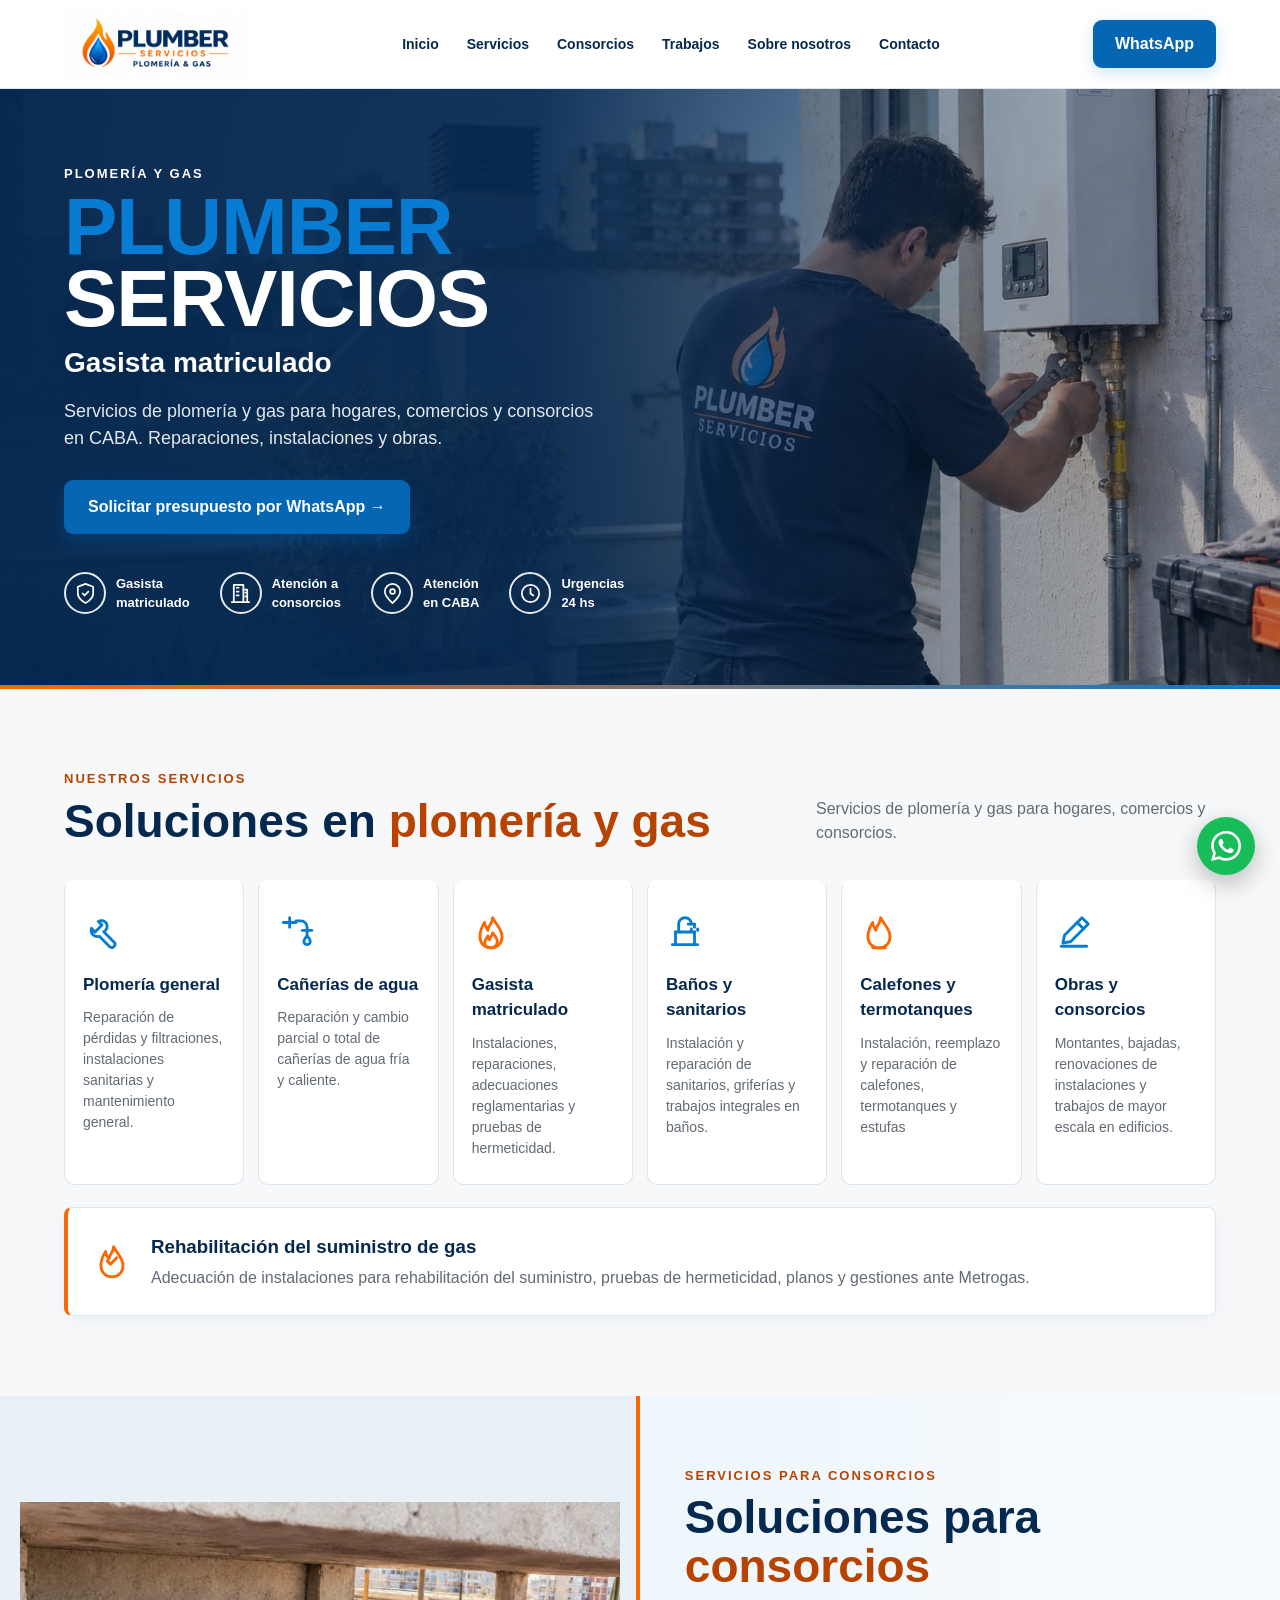
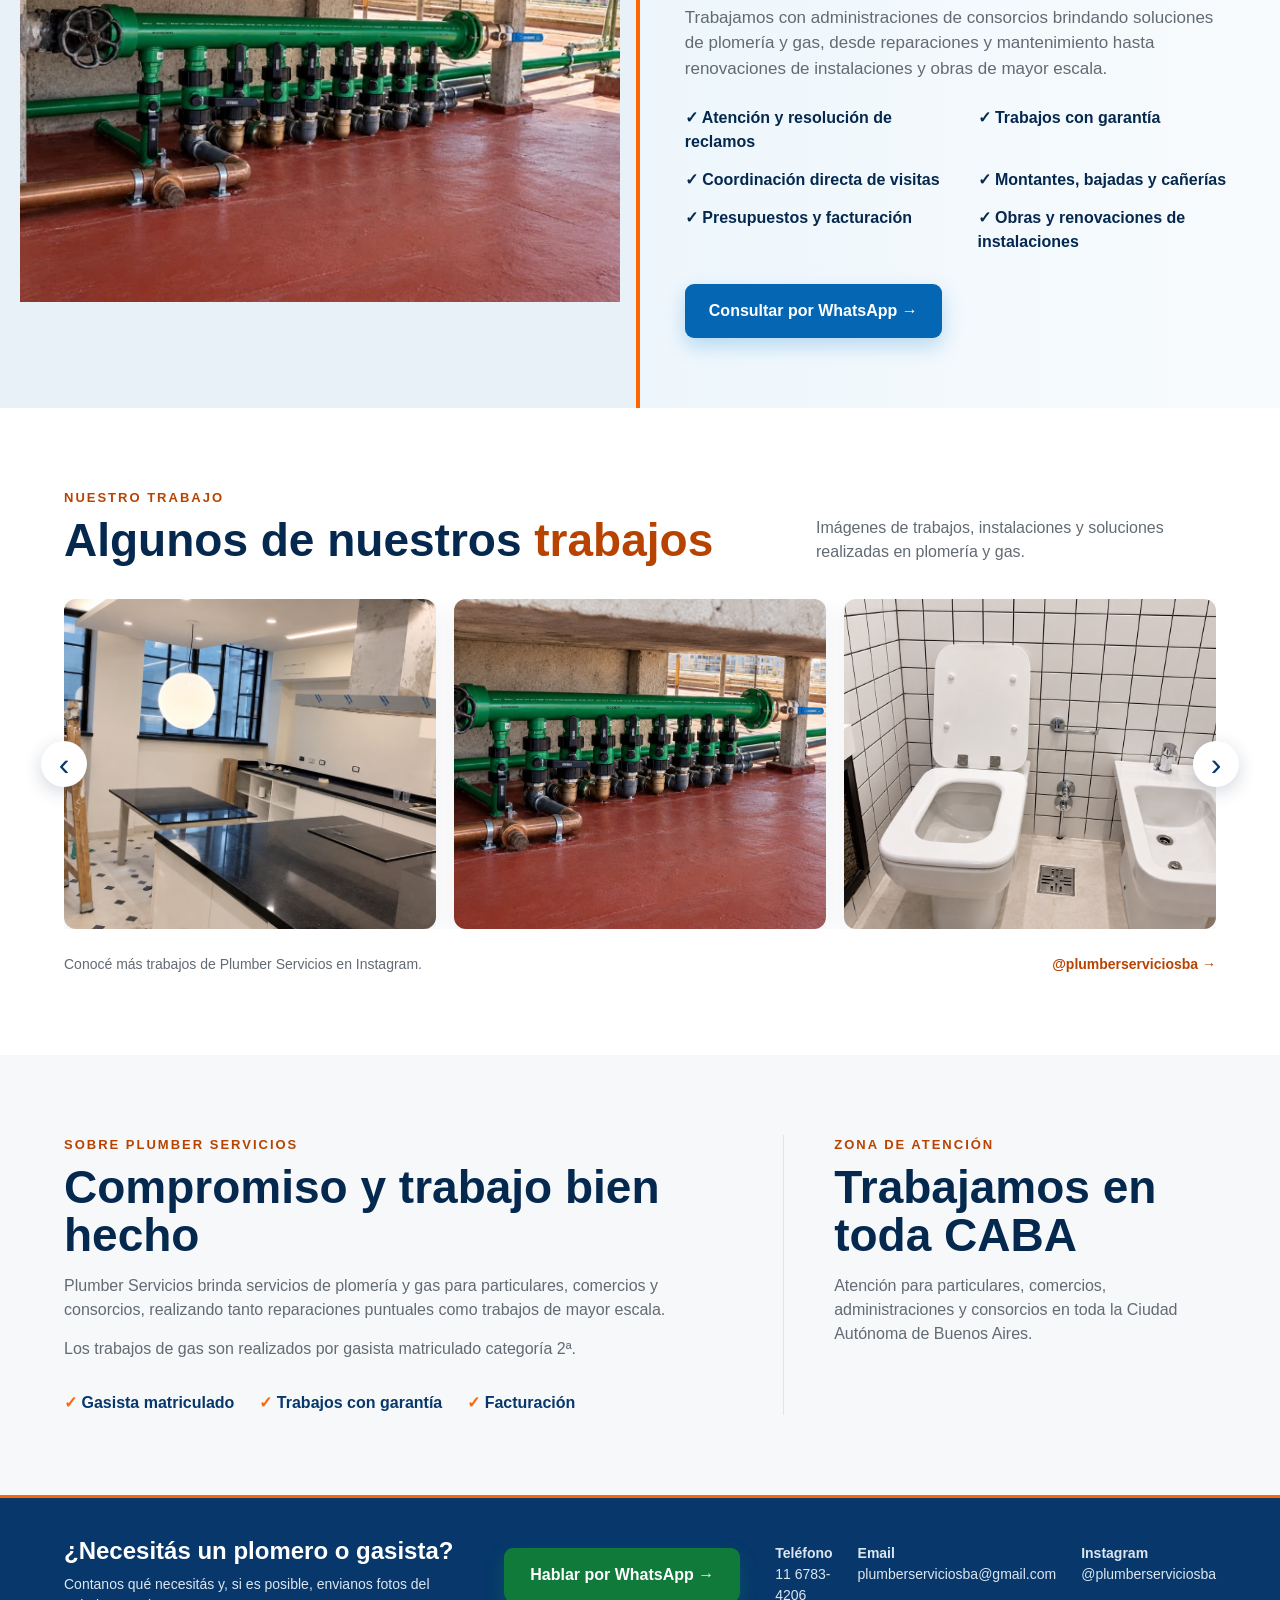
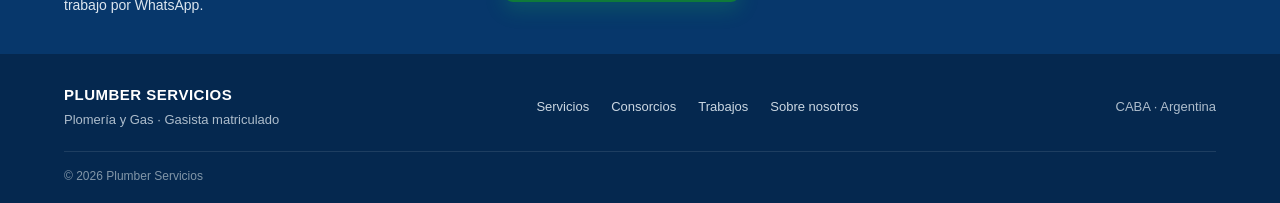
==== index.html @ a5fa1aaa "Agrega landing de reparacion de canerias de agua" ====
<!DOCTYPE html>
<html lang="es">

<head>

    <!-- Google tag (gtag.js) -->
<script async src="https://www.googletagmanager.com/gtag/js?id=G-P6WXD3S7FX"></script>
<script>
    window.dataLayer = window.dataLayer || [];
    function gtag(){dataLayer.push(arguments);}
    gtag('js', new Date());

    gtag('config', 'G-P6WXD3S7FX');
</script>
    <meta charset="UTF-8">
    <meta name="viewport" content="width=device-width, initial-scale=1.0">

    <title>Plumber Servicios | Plomería y Gas en CABA</title>

    <meta
    name="description"
    content="Servicios de plomería y gas en CABA para hogares, comercios y consorcios. Gasista matriculado. Urgencias 24 hs."
>

<link rel="canonical" href="https://plumberservicios.com.ar/">

<link rel="icon" type="image/png" href="/img/favicon.png">

<link
    rel="preload"
    as="image"
    href="/img/hero-plumber.webp"
    type="image/webp"
    fetchpriority="high"
>

<!-- OPEN GRAPH -->
<meta property="og:locale" content="es_AR">
<meta property="og:type" content="website">
<meta property="og:site_name" content="Plumber Servicios">
<meta property="og:title" content="Plumber Servicios | Plomería y Gas en CABA">
<meta property="og:description" content="Servicios de plomería y gas en CABA para hogares, comercios y consorcios. Gasista matriculado. Urgencias 24 hs.">
<meta property="og:url" content="https://plumberservicios.com.ar/">
<meta property="og:image" content="https://plumberservicios.com.ar/img/og-image.png">
<meta property="og:image:alt" content="Plumber Servicios - Plomería y Gas en CABA">

<link rel="stylesheet" href="styles.css">

<script type="application/ld+json">
    {
      "@context": "https://schema.org",
      "@type": "Organization",
      "name": "Plumber Servicios",
      "url": "https://plumberservicios.com.ar/",
      "logo": "https://plumberservicios.com.ar/img/logo-principal.png",
      "description": "Servicios de plomería y gas para hogares, comercios, administraciones y consorcios en CABA. Gasista matriculado.",
      "telephone": "+54 11 6783-4206",
      "email": "plumberserviciosba@gmail.com",
      "areaServed": {
        "@type": "AdministrativeArea",
        "name": "Ciudad Autónoma de Buenos Aires"
      },
      "sameAs": [
        "https://www.instagram.com/plumberserviciosba/"
      ]
    }
    </script>
</head>

<body>

    <!-- =========================
         HEADER
    ========================== -->

    <header class="header">

        <div class="container nav-container">

            <a href="#inicio" class="logo">
                <img
                    src="img/logo-principal.png"
                    alt="Plumber Servicios - Plomería y Gas"
                    class="logo-img"
                >
            </a>

            <nav class="nav" id="nav">
                <a href="#inicio">Inicio</a>
                <a href="#servicios">Servicios</a>
                <a href="#consorcios">Consorcios</a>
                <a href="#trabajos">Trabajos</a>
                <a href="#nosotros">Sobre nosotros</a>
                <a href="#contacto">Contacto</a>
            </nav>

            <a
                href="#"
                class="btn btn-header whatsapp-link"
                target="_blank"
                rel="noopener"
            >
                WhatsApp
            </a>

            <button
                class="menu-toggle"
                id="menuToggle"
                aria-label="Abrir menú"
            >
                ☰
            </button>

        </div>

    </header>


    <main>

        <!-- =========================
             HERO
        ========================== -->

        <section class="hero" id="inicio">

            <div class="hero-overlay"></div>

            <div class="container hero-content">

                <div class="hero-text">

                    <span class="eyebrow">PLOMERÍA Y GAS</span>

                    <h1>
                        <span>PLUMBER</span>
                        SERVICIOS
                    </h1>

                    <h2>Gasista matriculado</h2>

                    <p>
                        Servicios de plomería y gas para hogares,
                        comercios y consorcios en CABA.
                        Reparaciones, instalaciones y obras.
                    </p>

                    <a
                        href="#"
                        class="btn btn-primary whatsapp-link"
                        target="_blank"
                        rel="noopener"
                    >
                        Solicitar presupuesto por WhatsApp →
                    </a>

                    <div class="hero-features">

                        <div class="hero-feature">
                            <span>
                                <svg class="icon-svg" viewBox="0 0 24 24">
                                    <path d="M12 22s8-4 8-10V5l-8-3-8 3v7c0 6 8 10 8 10z"/>
                                    <path d="M9 12l2 2 4-4"/>
                                </svg>
                            </span>
                            <p>Gasista<br>matriculado</p>
                        </div>

                        <div class="hero-feature">
                            <span>
                                <svg class="icon-svg" viewBox="0 0 24 24">
                                    <path d="M5 21V3h10v18"/>
                                    <path d="M15 8h4v13"/>
                                    <path d="M3 21h18"/>
                                    <path d="M8 6h2"/>
                                    <path d="M8 10h2"/>
                                    <path d="M8 14h2"/>
                                    <path d="M17 11h1"/>
                                    <path d="M17 15h1"/>
                                </svg>
                            </span>
                            <p>Atención a<br>consorcios</p>
                        </div>

                        <div class="hero-feature">
                            <span>
                                <svg class="icon-svg" viewBox="0 0 24 24">
                                    <path d="M20 10c0 5-8 12-8 12S4 15 4 10a8 8 0 1 1 16 0z"/>
                                    <circle cx="12" cy="10" r="2.5"/>
                                </svg>
                            </span>
                            <p>Atención<br>en CABA</p>
                        </div>

                        <div class="hero-feature">
                            <span>
                                <svg class="icon-svg" viewBox="0 0 24 24">
                                    <circle cx="12" cy="12" r="9"/>
                                    <path d="M12 7v5l3 2"/>
                                </svg>
                            </span>
                            <p>Urgencias<br>24 hs</p>
                        </div>

                    </div>

                </div>

            </div>

        </section>


        <!-- =========================
             SERVICIOS
        ========================== -->

        <section class="section services" id="servicios">

            <div class="container">

                <div class="section-heading">

                    <div>
                        <span class="eyebrow blue">
                            NUESTROS SERVICIOS
                        </span>

                        <h2>
                            Soluciones en
                            <span>plomería y gas</span>
                        </h2>
                    </div>

                    <p>
                        Servicios de plomería y gas para hogares,
                        comercios y consorcios.
                    </p>

                </div>


                <div class="services-grid">

                    <!-- PLOMERÍA -->

<a class="service-card service-card-link" href="/plomeria/">

    <div class="service-icon">
        <svg class="icon-svg" viewBox="0 0 24 24">
            <path d="M14.7 6.3a4 4 0 0 0-5-1L12 7.6 7.6 12 5.3 9.7a4 4 0 0 0 5 5L17 21.4a2 2 0 0 0 2.8-2.8l-6.7-6.7a4 4 0 0 0 1.6-5.6z"/>
        </svg>
    </div>

    <h3>Plomería general</h3>

    <p>
        Reparación de pérdidas y filtraciones,
        instalaciones sanitarias y mantenimiento general.
    </p>

</a>

                    <!-- CAÑERÍAS -->

                    <a class="service-card service-card-link" href="/reparacion-canerias-agua/">

                        <div class="service-icon">
                            <svg class="icon-svg" viewBox="0 0 24 24">
                                <path d="M4 6h8"/>
                                <path d="M8 3v6"/>
                                <path d="M12 5h3a4 4 0 0 1 4 4v2"/>
                                <path d="M16 11h6"/>
                                <path d="M19 11v4"/>
                                <path d="M17 18c0-1.5 2-3.5 2-3.5s2 2 2 3.5a2 2 0 1 1-4 0z"/>
                            </svg>
                        </div>

                        <h3>Cañerías de agua</h3>

                        <p>
                            Reparación y cambio parcial o total de cañerías de agua fría y caliente.
                        </p>

                    </a>

                    <!-- GAS -->

<a class="service-card service-card-link" href="/gasista-matriculado/">

    <div class="service-icon">
        <svg class="icon-svg orange" viewBox="0 0 24 24">
            <path d="M12 22c4 0 7-3 7-7 0-5-4-8-6-12 0 4-3 5-3 8-1-2-2-3-2-5-2 3-3 6-3 9 0 4 3 7 7 7z"/>
            <path d="M12 22c2 0 4-1.5 4-4 0-2-1.5-3.5-3-5.5 0 2-2 3-2 4.5-.5-1-1-1.5-1-2.5-1 1.5-2 3-2 4.5 0 2 2 3 4 3z"/>
        </svg>
    </div>

    <h3>Gasista matriculado</h3>

    <p>
        Instalaciones, reparaciones, adecuaciones
        reglamentarias y pruebas de hermeticidad.
    </p>

</a>


                    <!-- BAÑOS -->

                    <article class="service-card">

                        <div class="service-icon">
                            <svg class="icon-svg" viewBox="0 0 24 24">
                                <path d="M4 20h16"/>
                                <path d="M6 20v-8"/>
                                <path d="M18 20v-8"/>
                                <path d="M6 12h12"/>
                                <path d="M8 12V7a4 4 0 0 1 8 0"/>
                                <path d="M14 7h4"/>
                                <path d="M18 7v2"/>
                                <path d="M16 10v1"/>
                                <path d="M20 10v1"/>
                            </svg>
                        </div>

                        <h3>Baños y sanitarios</h3>

                        <p>
                            Instalación y reparación de sanitarios,
                            griferías y trabajos integrales en baños.
                        </p>

                    </article>


                    <!-- CALEFONES -->

                    <article class="service-card">

                        <div class="service-icon">
                            <svg class="icon-svg orange" viewBox="0 0 24 24">
                                <path d="M12 22c4 0 7-3 7-7 0-5-4-8-6-12 0 4-3 5-3 8-1-2-2-3-2-5-2 3-3 6-3 9 0 4 3 7 7 7z"/>
                                <path d="M8 22h8"/>
                            </svg>
                        </div>

                        <h3>Calefones y termotanques</h3>

                        <p>
                            Instalación, reemplazo y reparación de
                            calefones, termotanques y estufas
                        </p>

                    </article>


                    <!-- OBRAS -->

                    <article class="service-card">

                        <div class="service-icon">
                            <svg class="icon-svg" viewBox="0 0 24 24">
                                <path d="M14 6l4 4"/>
                                <path d="M17 3l4 4-11 11-5 1 1-5z"/>
                                <path d="M4 21h16"/>
                            </svg>
                        </div>

                        <h3>Obras y consorcios</h3>

                        <p>
                            Montantes, bajadas, renovaciones de instalaciones
                            y trabajos de mayor escala en edificios.
                        </p>

                    </article>

                </div>


                <!-- REHABILITACIÓN GAS -->

                <div class="gas-extra">

                    <div class="gas-icon">

                        <svg class="icon-svg orange" viewBox="0 0 24 24">
                            <path d="M12 22c4 0 7-3 7-7 0-5-4-8-6-12 0 4-3 5-3 8-1-2-2-3-2-5-2 3-3 6-3 9 0 4 3 7 7 7z"/>
                            <path d="M9 12l2 2 4-4"/>
                        </svg>

                    </div>

                    <div>

                        <h3>
                            Rehabilitación del suministro de gas
                        </h3>

                        <p>
                            Adecuación de instalaciones para rehabilitación
                            del suministro, pruebas de hermeticidad, planos
                            y gestiones ante Metrogas.
                        </p>

                    </div>

                </div>

            </div>

        </section>


        <!-- =========================
             CONSORCIOS
        ========================== -->

        <section class="consorcios" id="consorcios">

            <div class="consorcios-image">
                <picture>
                    <source
                        type="image/webp"
                        srcset="
                            img/consorcios-plumber-640.webp 640w,
                            img/consorcios-plumber-1200.webp 1200w
                        "
                        sizes="(max-width: 768px) 100vw, 50vw"
                    >
            
                    <img
                        src="img/consorcios-plumber.jpg"
                        alt=""
                        width="1536"
                        height="1024"
                        loading="lazy"
                        decoding="async"
                    >
                </picture>
            </div>

            <div class="consorcios-content">

                <span class="eyebrow blue">
                    SERVICIOS PARA CONSORCIOS
                </span>

                <h2>
                    Soluciones para
                    <span>consorcios</span>
                </h2>

                <p class="consorcios-description">
                    Trabajamos con administraciones de consorcios brindando
                    soluciones de plomería y gas, desde reparaciones y
                    mantenimiento hasta renovaciones de instalaciones
                    y obras de mayor escala.
                </p>

                <div class="check-grid">

                    <div>✓ Atención y resolución de reclamos</div>
                    <div>✓ Trabajos con garantía</div>

                    <div>✓ Coordinación directa de visitas</div>
                    <div>✓ Montantes, bajadas y cañerías</div>

                    <div>✓ Presupuestos y facturación</div>
                    <div>✓ Obras y renovaciones de instalaciones</div>

                </div>

                <a
                    href="#"
                    class="btn btn-primary whatsapp-link"
                    target="_blank"
                    rel="noopener"
                >
                    Consultar por WhatsApp →
                </a>

            </div>

        </section>


        <!-- =========================
     GALERÍA
========================== -->

<section class="section gallery" id="trabajos">

    <div class="container">

        <div class="section-heading gallery-heading">

            <div>
                <span class="eyebrow blue">
                    NUESTRO TRABAJO
                </span>

                <h2>
                    Algunos de nuestros
                    <span>trabajos</span>
                </h2>
            </div>

            <p>
                Imágenes de trabajos, instalaciones y soluciones
                realizadas en plomería y gas.
            </p>

        </div>


        <div class="gallery-carousel">

            <button
                class="gallery-arrow gallery-prev"
                type="button"
                aria-label="Foto anterior"
            >
                ‹
            </button>


            <div class="gallery-viewport">

                <div class="gallery-track">

                    <div class="gallery-slide">
                        <img
                            src="img/trabajo-01.jpg"
                            alt="Trabajo realizado por Plumber Servicios"
                            width="1200"
                            height="675"
                            loading="lazy"
                            decoding="async"
                        >
                    </div>
                    
                    <div class="gallery-slide">
                        <img
                            src="img/trabajo-02.jpg"
                            alt="Instalación realizada por Plumber Servicios"
                            width="1200"
                            height="800"
                            loading="lazy"
                            decoding="async"
                        >
                    </div>
                    
                    <div class="gallery-slide">
                        <img
                            src="img/trabajo-03.jpg"
                            alt="Trabajo de plomería realizado por Plumber Servicios"
                            width="1200"
                            height="900"
                            loading="lazy"
                            decoding="async"
                        >
                    </div>
                    
                    <div class="gallery-slide">
                        <img
                            src="img/trabajo-04.jpg"
                            alt="Trabajo de gas realizado por Plumber Servicios"
                            width="900"
                            height="1200"
                            loading="lazy"
                            decoding="async"
                        >
                    </div>
                    
                    <div class="gallery-slide">
                        <img
                            src="img/trabajo-05.jpg"
                            alt="Instalación de Plumber Servicios"
                            width="900"
                            height="1200"
                            loading="lazy"
                            decoding="async"
                        >
                    </div>
                    
                    <div class="gallery-slide">
                        <img
                            src="img/trabajo-06.jpg"
                            alt="Trabajo realizado por Plumber Servicios"
                            width="1200"
                            height="900"
                            loading="lazy"
                            decoding="async"
                        >
                    </div>
                    
                    <div class="gallery-slide">
                        <img
                            src="img/trabajo-07.jpg"
                            alt="Trabajo realizado por Plumber Servicios"
                            width="900"
                            height="1200"
                            loading="lazy"
                            decoding="async"
                        >
                    </div>
                    
                    <div class="gallery-slide">
                        <img
                            src="img/trabajo-08.jpg"
                            alt="Trabajo realizado por Plumber Servicios"
                            width="675"
                            height="1200"
                            loading="lazy"
                            decoding="async"
                        >
                    </div>
                    
                    <div class="gallery-slide">
                        <img
                            src="img/trabajo-09.jpg"
                            alt="Trabajo realizado por Plumber Servicios"
                            width="903"
                            height="1200"
                            loading="lazy"
                            decoding="async"
                        >
                    </div>

                </div>

            </div>


            <button
                class="gallery-arrow gallery-next"
                type="button"
                aria-label="Foto siguiente"
            >
                ›
            </button>

        </div>


        <div class="gallery-footer">

            <p>
                Conocé más trabajos de Plumber Servicios en Instagram.
            </p>

            <a
                href="https://www.instagram.com/plumberserviciosba/"
                class="gallery-instagram"
                target="_blank"
                rel="noopener"
            >
                @plumberserviciosba →
            </a>

        </div>

    </div>

</section>


        <!-- =========================
             NOSOTROS
        ========================== -->

        <section class="section about" id="nosotros">

            <div class="container about-grid">

                <div>

                    <span class="eyebrow blue">
                        SOBRE PLUMBER SERVICIOS
                    </span>

                    <h2>
                        Compromiso y trabajo bien hecho
                    </h2>

                    <p>
                        Plumber Servicios brinda servicios de plomería
                        y gas para particulares, comercios y consorcios,
                        realizando tanto reparaciones puntuales como
                        trabajos de mayor escala.
                    </p>

                    <p>
                        Los trabajos de gas son realizados por
                        gasista matriculado categoría 2ª.
                    </p>

                    <div class="about-features">

                        <span>✓ Gasista matriculado</span>
                        <span>✓ Trabajos con garantía</span>
                        <span>✓ Facturación</span>

                    </div>

                </div>


                <div class="service-area">

                    <span class="eyebrow blue">
                        ZONA DE ATENCIÓN
                    </span>
                
                    <h2>Trabajamos en toda CABA</h2>
                
                    <p>
                        Atención para particulares, comercios, administraciones
                        y consorcios en toda la Ciudad Autónoma de Buenos Aires.
                    </p>
                
                </div>

            </div>

        </section>


        <!-- =========================
             CONTACTO
        ========================== -->

        <section class="contact" id="contacto">

            <div class="container contact-grid">

                <div>

                    <h2>
                        ¿Necesitás un plomero o gasista?
                    </h2>

                    <p>
                        Contanos qué necesitás y, si es posible,
                        envianos fotos del trabajo por WhatsApp.
                    </p>

                </div>


                <div>

                    <a
                        href="#"
                        class="btn btn-whatsapp whatsapp-link"
                        target="_blank"
                        rel="noopener"
                    >
                        Hablar por WhatsApp →
                    </a>

                </div>


                <div class="contact-data">

                    <p>
                        <strong>Teléfono</strong><br>
                        <a href="tel:+541167834206">
                            11 6783-4206
                        </a>
                    </p>
                
                    <p>
                        <strong>Email</strong><br>
                        <a href="mailto:plumberserviciosba@gmail.com">
                            plumberserviciosba@gmail.com
                        </a>
                    </p>
                
                    <p>
                        <strong>Instagram</strong><br>
                        <a
                            href="https://www.instagram.com/plumberserviciosba/"
                            target="_blank"
                            rel="noopener"
                        >
                            @plumberserviciosba
                        </a>
                    </p>
                
                </div>

            </div>

        </section>

    </main>


    <!-- =========================
         FOOTER
    ========================== -->

    <footer class="footer">

        <div class="container footer-content">
    
            <div class="footer-brand">
                <strong>PLUMBER SERVICIOS</strong>
                <span>Plomería y Gas · Gasista matriculado</span>
            </div>
    
            <div class="footer-links">
                <a href="#servicios">Servicios</a>
                <a href="#consorcios">Consorcios</a>
                <a href="#trabajos">Trabajos</a>
                <a href="#nosotros">Sobre nosotros</a>
            </div>
    
            <div class="footer-location">
                CABA · Argentina
            </div>
    
        </div>
    
        <div class="container footer-bottom">
            <p>
                © 2026 Plumber Servicios
            </p>
        </div>
    
    </footer>


    <!-- BOTÓN FLOTANTE WHATSAPP -->

    <a
    href="#"
    class="floating-whatsapp whatsapp-link"
    target="_blank"
    rel="noopener"
    aria-label="Contactar por WhatsApp"
>
    <svg
        class="whatsapp-icon"
        viewBox="0 0 24 24"
        aria-hidden="true"
    >
        <path d="M20.52 3.48A11.8 11.8 0 0 0 12.08 0C5.5 0 .15 5.35.15 11.93c0 2.1.55 4.15 1.6 5.95L.05 24l6.27-1.64a11.9 11.9 0 0 0 5.75 1.47h.01C18.65 23.83 24 18.48 24 11.9c0-3.18-1.24-6.17-3.48-8.42ZM12.08 21.8h-.01a9.86 9.86 0 0 1-5.03-1.38l-.36-.21-3.72.98.99-3.63-.23-.37a9.87 9.87 0 0 1-1.52-5.26c0-5.45 4.43-9.88 9.89-9.88a9.82 9.82 0 0 1 6.99 2.9 9.82 9.82 0 0 1 2.89 6.98c-.01 5.44-4.44 9.87-9.89 9.87Zm5.42-7.4c-.3-.15-1.76-.87-2.03-.97-.27-.1-.47-.15-.67.15-.2.3-.77.97-.94 1.17-.17.2-.35.22-.64.07-.3-.15-1.25-.46-2.38-1.47a8.92 8.92 0 0 1-1.65-2.05c-.17-.3-.02-.46.13-.61.13-.13.3-.35.44-.52.15-.17.2-.3.3-.5.1-.2.05-.37-.02-.52-.08-.15-.67-1.61-.92-2.2-.24-.58-.49-.5-.67-.51h-.57c-.2 0-.52.07-.79.37-.27.3-1.04 1.02-1.04 2.48s1.07 2.88 1.21 3.08c.15.2 2.1 3.2 5.08 4.49.71.3 1.26.49 1.7.63.71.23 1.36.2 1.87.12.57-.09 1.76-.72 2.01-1.41.25-.7.25-1.3.17-1.42-.07-.13-.27-.2-.57-.35Z"/>
    </svg>
</a>


    <script src="script.js"></script>

</body>

</html>
---- styles.css ----
/* =====================================================
   PLUMBER SERVICIOS
   ESTILOS GENERALES
===================================================== */

:root {
    --navy: #07376b;
    --navy-dark: #05284f;
    --navy-light: #164d80;

    --blue: #087bd3;
    --blue-dark: #0566b3;
    --blue-light: #eaf5fd;

    --orange: #ff6500;
    --orange-dark: #e95700;

    --white: #ffffff;

    --gray-bg: #f6f8fa;
    --gray-border: #dfe5eb;
    --gray-text: #626a73;

    --green: #18bd59;

    --shadow: 0 10px 30px rgba(5, 40, 79, 0.10);
}


/* =====================================================
   RESET
===================================================== */

* {
    margin: 0;
    padding: 0;
    box-sizing: border-box;
}

html {
    scroll-behavior: smooth;
}

body {
    font-family:
        Inter,
        -apple-system,
        BlinkMacSystemFont,
        "Segoe UI",
        Arial,
        sans-serif;

    color: var(--navy-dark);
    background: var(--white);
    line-height: 1.5;
}

img {
    max-width: 100%;
    display: block;
}

a {
    text-decoration: none;
    color: inherit;
}

button {
    font: inherit;
}

.container {
    width: min(1180px, 90%);
    margin: 0 auto;
}


/* =====================================================
   HEADER
===================================================== */

.header {
    position: sticky;
    top: 0;
    z-index: 1000;

    background: rgba(255, 255, 255, 0.97);
    border-bottom: 1px solid var(--gray-border);

    backdrop-filter: blur(10px);

    transition: box-shadow 0.25s ease;
}

.header.scrolled {
    box-shadow: 0 5px 20px rgba(5, 40, 79, 0.08);
}

.nav-container {
    height: 88px;

    display: flex;
    align-items: center;
    justify-content: space-between;

    gap: 25px;
}


/* =====================================================
   LOGO
===================================================== */

.logo {
    display: flex;
    align-items: center;

    height: 80px;

    flex-shrink: 0;
}

.logo-img {
    width: 185px;
    height: 76px;

    object-fit: contain;
    object-position: left center;
}


/* =====================================================
   NAVEGACIÓN
===================================================== */

.nav {
    display: flex;
    align-items: center;

    gap: 28px;

    font-size: 14px;
    font-weight: 600;
}

.nav a {
    position: relative;

    padding: 8px 0;

    transition: color 0.2s ease;
}

.nav a:hover {
    color: var(--orange);
}

.nav a::after {
    content: "";

    position: absolute;

    left: 0;
    bottom: 0;

    width: 0;
    height: 2px;

    background: var(--orange);

    transition: width 0.2s ease;
}

.nav a:hover::after {
    width: 100%;
}


/* =====================================================
   BOTONES
===================================================== */

.btn {
    display: inline-flex;
    align-items: center;
    justify-content: center;

    border-radius: 9px;

    font-weight: 700;

    transition:
        transform 0.2s ease,
        background 0.2s ease,
        box-shadow 0.2s ease;
}

.btn:hover {
    transform: translateY(-2px);
}

.btn-header {
    padding: 12px 22px;

    color: var(--white);
    background: var(--blue);

    box-shadow: 0 5px 15px rgba(8, 123, 211, 0.20);
}

.btn-header:hover {
    background: var(--blue-dark);
}

.btn-primary {
    padding: 15px 24px;

    color: var(--white);
    background: var(--blue);

    box-shadow: 0 8px 20px rgba(8, 123, 211, 0.25);
}

.btn-primary:hover {
    background: var(--blue-dark);
}

.btn-whatsapp {
    padding: 15px 26px;

    color: var(--white);
    background: var(--green);

    box-shadow: 0 8px 20px rgba(24, 189, 89, 0.20);
}


/* =====================================================
   MENÚ MOBILE
===================================================== */

.menu-toggle {
    display: none;

    border: 0;
    background: transparent;

    color: var(--navy);

    font-size: 28px;

    cursor: pointer;
}


/* =====================================================
   HERO
===================================================== */

.hero {
    position: relative;

    min-height: 600px;

    display: flex;
    align-items: center;

    background-image:
    linear-gradient(
        90deg,
        rgba(5, 40, 79, 0.98) 0%,
        rgba(5, 40, 79, 0.93) 42%,
        rgba(5, 40, 79, 0.48) 72%,
        rgba(5, 40, 79, 0.25) 100%
    ),
    url("img/hero-plumber.jpg");

background-image:
    linear-gradient(
        90deg,
        rgba(5, 40, 79, 0.98) 0%,
        rgba(5, 40, 79, 0.93) 42%,
        rgba(5, 40, 79, 0.48) 72%,
        rgba(5, 40, 79, 0.25) 100%
    ),
    image-set(
        url("img/hero-plumber.webp") type("image/webp"),
        url("img/hero-plumber.jpg") type("image/jpeg")
    );

    background-size: cover;
    background-position: center center;
    background-repeat: no-repeat;
}

.hero::after {
    content: "";

    position: absolute;

    left: 0;
    bottom: 0;

    width: 100%;
    height: 4px;

    background: linear-gradient(
        90deg,
        var(--orange),
        var(--blue)
    );
}

.hero-content {
    position: relative;
    z-index: 2;
}

.hero-text {
    max-width: 620px;

    color: var(--white);
}


/* =====================================================
   TEXTOS DESTACADOS
===================================================== */

.eyebrow {
    display: block;

    margin-bottom: 8px;

    font-size: 13px;
    font-weight: 800;
    letter-spacing: 2px;
}

.eyebrow.blue {
    color: var(--orange);
}


/* =====================================================
   HERO - TÍTULOS
===================================================== */

.hero h1 {
    margin-bottom: 7px;

    color: var(--white);

    font-size: clamp(50px, 7vw, 80px);
    font-weight: 800;
    line-height: 0.9;

    letter-spacing: -1px;
}

.hero h1 span {
    display: block;

    color: var(--blue);
}

.hero h2 {
    margin-bottom: 14px;

    color: var(--white);

    font-size: 28px;
}

.hero-text > p {
    max-width: 540px;

    margin-bottom: 28px;

    color: #e1e8ef;

    font-size: 18px;
}


/* =====================================================
   HERO - CARACTERÍSTICAS
===================================================== */

.hero-features {
    margin-top: 38px;

    display: flex;
    flex-wrap: wrap;

    gap: 30px;
}

.hero-feature {
    display: flex;
    align-items: center;

    gap: 10px;
}

.hero-feature > span {
    width: 42px;
    height: 42px;

    display: grid;
    place-items: center;

    color: var(--white);

    border: 2px solid rgba(255, 255, 255, 0.90);
    border-radius: 50%;
}

.hero-feature p {
    color: var(--white);

    font-size: 13px;
    font-weight: 700;
}


/* =====================================================
   ICONOS SVG
===================================================== */

.icon-svg {
    width: 38px;
    height: 38px;

    fill: none;

    stroke: var(--blue);
    stroke-width: 1.8;
    stroke-linecap: round;
    stroke-linejoin: round;
}

.icon-svg.orange {
    stroke: var(--orange);
}

.service-icon {
    height: 48px;

    margin-bottom: 16px;

    display: flex;
    align-items: center;
}

.hero-feature .icon-svg {
    width: 23px;
    height: 23px;

    stroke: var(--white);
}


/* =====================================================
   SECCIONES GENERALES
===================================================== */

.section {
    padding: 80px 0;
}

.section-heading {
    margin-bottom: 35px;

    display: flex;
    justify-content: space-between;
    align-items: flex-end;

    gap: 30px;
}

.section-heading h2,
.about h2,
.consorcios h2 {
    color: var(--navy-dark);

    font-size: clamp(32px, 4vw, 46px);
    line-height: 1.05;
}

.section-heading h2 span,
.consorcios h2 span {
    color: var(--orange);
}

.section-heading > p {
    max-width: 400px;

    color: var(--gray-text);
}


/* =====================================================
   SERVICIOS
===================================================== */

.services {
    background: var(--gray-bg);
}

.services-grid {
    display: grid;

    grid-template-columns: repeat(6, 1fr);

    gap: 14px;
}

.service-card {
    min-height: 230px;

    padding: 25px 18px;

    background: var(--white);

    border: 1px solid var(--gray-border);
    border-top: 3px solid transparent;
    border-radius: 10px;

    transition:
        transform 0.2s ease,
        box-shadow 0.2s ease,
        border-color 0.2s ease;
}

.service-card-link {
    display: block;
    color: inherit;
    text-decoration: none;
}

.service-card-link:focus-visible {
    outline: 2px solid var(--orange);
    outline-offset: 3px;
}


.service-card:hover {
    transform: translateY(-5px);

    border-top-color: var(--orange);

    box-shadow: var(--shadow);
}

.service-card h3 {
    margin-bottom: 10px;

    color: var(--navy-dark);

    font-size: 17px;
}

.service-card p {
    color: var(--gray-text);

    font-size: 14px;
}


/* =====================================================
   REHABILITACIÓN DE GAS
===================================================== */

.gas-extra {
    margin-top: 22px;

    padding: 25px;

    display: flex;
    align-items: center;

    gap: 20px;

    background: var(--white);

    border: 1px solid var(--gray-border);
    border-left: 4px solid var(--orange);
    border-radius: 8px;

    box-shadow: 0 5px 20px rgba(5, 40, 79, 0.04);
}

.gas-icon {
    display: flex;
    align-items: center;
    justify-content: center;

    flex-shrink: 0;
}

.gas-extra h3 {
    margin-bottom: 5px;

    color: var(--navy-dark);
}

.gas-extra p {
    color: var(--gray-text);
}


/* =====================================================
   CONSORCIOS
===================================================== */

.consorcios {
    min-height: 480px;

    display: grid;
    grid-template-columns: 50% 50%;

    background: linear-gradient(
        90deg,
        #e3f2fc,
        #f8fbfd
    );
}


.consorcios-image {
    position: relative;

    min-height: 480px;

    background-color: #e8f1f7;

    overflow: hidden;
}

.consorcios-image picture {
    position: absolute;
    inset: 20px;
    display: block;
}

.consorcios-image img {
    width: 100%;
    height: 100%;
    object-fit: contain;
    display: block;
}

.consorcios-image::after {
    content: "";

    position: absolute;

    top: 0;
    right: 0;

    width: 4px;
    height: 100%;

    background: var(--orange);
}

.consorcios-content {
    max-width: 720px;

    padding: 70px 7%;
}

.consorcios-description {
    max-width: 650px;

    margin: 15px 0 25px;

    color: var(--gray-text);

    font-size: 17px;
}


/* =====================================================
   CHECKS
===================================================== */

.check-grid {
    margin-bottom: 30px;

    display: grid;
    grid-template-columns: 1fr 1fr;

    gap: 14px 35px;

    color: var(--navy-dark);

    font-weight: 600;
}

/* =====================================================
   GALERÍA
===================================================== */

.gallery {
    background: var(--white);
}

.gallery-carousel {
    position: relative;
}

.gallery-viewport {
    overflow: hidden;
}

.gallery-track {
    display: flex;

    gap: 18px;

    transition: transform 0.4s ease;
}

.gallery-slide {
    min-width: calc((100% - 36px) / 3);

    overflow: hidden;

    border-radius: 12px;

    background: var(--gray-bg);

    box-shadow: 0 6px 20px rgba(5, 40, 79, 0.08);
}

.gallery-slide img {
    width: 100%;
    height: 330px;

    display: block;

    object-fit: cover;

    transition: transform 0.35s ease;
}

.gallery-slide:hover img {
    transform: scale(1.03);
}


/* FLECHAS */

.gallery-arrow {
    position: absolute;
    top: 50%;

    z-index: 5;

    width: 46px;
    height: 46px;

    display: grid;
    place-items: center;

    transform: translateY(-50%);

    border: 0;
    border-radius: 50%;

    color: var(--navy);
    background: var(--white);

    box-shadow: 0 5px 18px rgba(5, 40, 79, 0.18);

    font-size: 32px;
    line-height: 1;

    cursor: pointer;

    transition:
        transform 0.2s ease,
        color 0.2s ease;
}

.gallery-arrow:hover {
    color: var(--orange);

    transform:
        translateY(-50%)
        scale(1.07);
}

.gallery-prev {
    left: -23px;
}

.gallery-next {
    right: -23px;
}


/* PIE DE GALERÍA */

.gallery-footer {
    margin-top: 25px;

    display: flex;
    align-items: center;
    justify-content: space-between;

    gap: 25px;
}

.gallery-footer p {
    color: var(--gray-text);

    font-size: 14px;
}

.gallery-instagram {
    color: var(--orange);

    font-size: 14px;
    font-weight: 800;

    transition: color 0.2s ease;
}

.gallery-instagram:hover {
    color: var(--orange-dark);
}



/* =====================================================
   SOBRE NOSOTROS
===================================================== */

.about {
    background: var(--gray-bg);
}

.about-grid {
    display: grid;

    grid-template-columns: 1.2fr 0.8fr;

    gap: 70px;
}

.about p,
.service-area p {
    max-width: 650px;

    margin-top: 15px;

    color: var(--gray-text);
}

.about-features {
    margin-top: 30px;

    display: flex;
    flex-wrap: wrap;

    gap: 25px;

    color: var(--navy);

    font-weight: 700;
}

.about-features span::first-letter {
    color: var(--orange);
}


/* =====================================================
   ZONA DE ATENCIÓN
===================================================== */

.service-area {
    padding-left: 50px;
    border-left: 1px solid var(--gray-border);
}

.service-area p {
    max-width: 520px;
}



/* =====================================================
   CONTACTO
===================================================== */

.contact {
    position: relative;

    padding: 38px 0;

    color: var(--white);
    background: var(--navy);
}

.contact::before {
    content: "";

    position: absolute;

    top: 0;
    left: 0;

    width: 100%;
    height: 3px;

    background: var(--orange);
}

.contact-grid {
    display: grid;

    grid-template-columns: 1.2fr auto 1fr;

    align-items: center;

    gap: 35px;
}

.contact h2 {
    margin-bottom: 5px;

    color: var(--white);

    font-size: 24px;
}

.contact p {
    color: #dce6ef;

    font-size: 14px;
}

.contact-data {
    display: flex;
    justify-content: flex-end;

    gap: 25px;
}

.contact-data a {
    transition: color 0.2s ease;
}

.contact-data a:hover {
    color: var(--orange);
}


/* =====================================================
   FOOTER
===================================================== */

.footer {
    padding: 30px 0 18px;

    color: #cbd7e2;
    background: var(--navy-dark);

    font-size: 13px;
}

.footer-content {
    display: flex;
    align-items: center;
    justify-content: space-between;

    gap: 30px;
}

.footer-brand {
    display: flex;
    flex-direction: column;

    gap: 3px;
}

.footer-brand strong {
    color: var(--white);

    font-size: 15px;
    letter-spacing: 0.5px;
}

.footer-brand span {
    color: #aebdcc;
}

.footer-links {
    display: flex;

    gap: 22px;
}

.footer-links a {
    transition: color 0.2s ease;
}

.footer-links a:hover {
    color: var(--orange);
}

.footer-location {
    white-space: nowrap;

    color: #aebdcc;
}

.footer-bottom {
    margin-top: 22px;
    padding-top: 15px;

    border-top: 1px solid rgba(255, 255, 255, 0.10);

    color: #8296a8;

    font-size: 12px;
}

/* =====================================================
   WHATSAPP FLOTANTE
===================================================== */

.floating-whatsapp {
    position: fixed;

    right: 25px;
    bottom: 25px;

    z-index: 1000;

    width: 58px;
    height: 58px;

    display: grid;
    place-items: center;

    color: var(--white);
    background: var(--green);

    border-radius: 50%;

    box-shadow: 0 8px 25px rgba(0, 0, 0, 0.25);

    

    transition:
        transform 0.2s ease,
        box-shadow 0.2s ease;
}

.floating-whatsapp:hover {
    transform: scale(1.08);

    box-shadow: 0 10px 30px rgba(0, 0, 0, 0.30);
}

.whatsapp-icon {
    width: 30px;
    height: 30px;

    fill: currentColor;
}


/* =====================================================
   TABLET
===================================================== */

@media (max-width: 1050px) {

    .nav {
        gap: 15px;
        font-size: 13px;
    }

    .logo-img {
        width: 160px;
    }

    .services-grid {
        grid-template-columns: repeat(3, 1fr);
    }


    .contact-grid {
        grid-template-columns: 1fr;
    }

    .contact-data {
        justify-content: flex-start;
    }

    .gallery-slide {
        min-width: calc((100% - 18px) / 2);
    }
}


/* =====================================================
   MOBILE
===================================================== */

@media (max-width: 780px) {

    .nav-container {
        height: 76px;
    }

    .logo {
        height: 70px;
    }

    .logo-img {
        width: 145px;
        height: 66px;
    }

    .footer-content {
        align-items: flex-start;
        flex-direction: column;
    
        gap: 18px;
    }
    
    .footer-links {
        flex-wrap: wrap;
    
        gap: 10px 20px;
    }


    /* MENÚ */

    .nav {
        position: absolute;

        top: 76px;
        left: 0;

        width: 100%;

        padding: 25px 5%;

        display: none;
        flex-direction: column;
        align-items: flex-start;

        gap: 12px;

        background: var(--white);

        border-bottom: 1px solid var(--gray-border);

        box-shadow: 0 10px 20px rgba(5, 40, 79, 0.08);
    }

    .nav.active {
        display: flex;
    }

    .nav a {
        width: 100%;

        padding: 10px 0;
    }

    .btn-header {
        display: none;
    }

    .menu-toggle {
        display: block;
    }


    /* HERO */

    .hero {
        min-height: 620px;

        background-position: 65% center;
    }

    .hero h1 {
        font-size: 55px;
    }

    .hero-text {
        max-width: 100%;
    }

    .hero-features {
        gap: 20px;
    }

    .hero-feature {
        width: calc(50% - 10px);
    }


    /* SECCIONES */

    .section {
        padding: 60px 0;
    }

    .section-heading {
        align-items: flex-start;
        flex-direction: column;
    }


    /* SERVICIOS */

    .services-grid {
        grid-template-columns: 1fr 1fr;
    }


    /* CONSORCIOS */

    .consorcios {
        grid-template-columns: 1fr;
    }

    .consorcios-image {
        min-height: 320px;

        background-position: center center;
    }

    .consorcios-image::after {
        top: auto;
        right: auto;
        bottom: 0;
        left: 0;

        width: 100%;
        height: 4px;
    }

    .consorcios-content {
        padding: 50px 7%;
    }

    .check-grid {
        grid-template-columns: 1fr;
    }


  


    /* SOBRE NOSOTROS */

    .about-grid {
        grid-template-columns: 1fr;

        gap: 50px;
    }

    .service-area {
        padding-left: 0;
        padding-top: 40px;

        border-left: 0;
        border-top: 1px solid var(--gray-border);
    }


    /* CONTACTO */

    .contact-data {
        flex-direction: column;

        gap: 12px;
    }

    .gallery-slide {
        min-width: 100%;
    }
    
    .gallery-slide img {
        height: 380px;
    }
    
    .gallery-prev {
        left: 10px;
    }
    
    .gallery-next {
        right: 10px;
    }
    
    .gallery-footer {
        align-items: flex-start;
        flex-direction: column;
    
        gap: 8px;
    }
}


/* =====================================================
   MOBILE PEQUEÑO
===================================================== */

@media (max-width: 520px) {

    .container {
        width: 88%;
    }

    .logo-img {
        width: 135px;
    }


    /* HERO */

    .hero {
        min-height: 650px;

        background-position: 68% center;
    }

    .hero h1 {
        font-size: 46px;
    }

    .hero h2 {
        font-size: 23px;
    }

    .hero-text > p {
        font-size: 16px;
    }

    .hero-features {
        margin-top: 32px;
    }

    .hero-feature {
        width: calc(50% - 10px);
    }

   

    

    .contact-data a {
        overflow-wrap: anywhere;
    }


    /* SERVICIOS */

    .services-grid {
        grid-template-columns: 1fr;
    }


    /* CONSORCIOS */

    .consorcios-image {
        min-height: 260px;
    }

    .gallery-slide img {
        height: 300px;
    }


   

    /* GAS */

    .gas-extra {
        align-items: flex-start;
    }


    /* NOSOTROS */

    .about-features {
        flex-direction: column;

        gap: 12px;
    }

   /* BOTONES MOBILE */

.hero .btn-primary,
.contact .btn-whatsapp {
    width: 100%;
    padding-left: 16px;
    padding-right: 16px;

    text-align: center;
}


/* CONTACTO */

.contact-data a {
    overflow-wrap: anywhere;
}


/* FOOTER */

.footer-links {
    flex-direction: column;
    gap: 8px;
}


   


   

    /* WHATSAPP */

    .floating-whatsapp {
        right: 18px;
        bottom: 18px;

        width: 54px;
        height: 54px;
    }
}

/* =====================================================
   ACCESIBILIDAD - CONTRASTE
===================================================== */

.btn-header,
.btn-primary {
    background: var(--blue-dark);
}

.btn-whatsapp {
    background: #0f7a3a;
}

.eyebrow.blue,
.section-heading h2 span,
.consorcios h2 span,
.gallery-instagram {
    color: #b84300;
}
/* =====================================================
   LANDINGS DE SERVICIOS — componentes compartidos
===================================================== */
.landing-servicio { --lp-muted: #4c5e6e; }
.landing-servicio main section { scroll-margin-top: 105px; }
.landing-servicio :focus-visible { outline: 3px solid #e95700; outline-offset: 5px; }
.landing-servicio .lp-skip { position: fixed; left: 16px; top: -90px; padding: 12px 20px; background: white; color: var(--navy); z-index: 2000; }
.landing-servicio .lp-skip:focus { top: 12px; }
.landing-servicio .nav [aria-current="page"] { color: var(--blue-dark); }
.landing-servicio .btn-primary { background: var(--blue-dark); }
.landing-servicio .btn-primary:hover { background: var(--navy-light); }
.landing-servicio .eyebrow.blue { color: #b74600; }
.landing-servicio h2 { font-size: clamp(28px, 3vw, 39px); line-height: 1.16; letter-spacing: -.7px; margin-bottom: 22px; }
.landing-servicio h3 { font-size: 21px; line-height: 1.3; margin-bottom: 14px; }
.landing-servicio p { line-height: 1.7; }
.landing-servicio p + p { margin-top: 14px; }
.landing-servicio .section p { color: var(--lp-muted); }
.landing-servicio .section strong { color: var(--navy); }
.landing-servicio .section a { color: var(--blue-dark); text-decoration: underline; text-underline-offset: 4px; }
.landing-servicio .lp-hero { background: var(--navy-dark); color: white; padding: 24px 0 56px; border-bottom: 4px solid var(--orange); }
.landing-servicio .lp-breadcrumb { margin-bottom: 28px; font-size: 13px; color: #c9d9e8; }
.landing-servicio .lp-breadcrumb ol { list-style: none; display: flex; gap: 12px; }
.landing-servicio .lp-breadcrumb li + li::before { content: "/"; margin-right: 12px; color: #99b6d0; }
.landing-servicio .lp-breadcrumb a:hover { text-decoration: underline; }
.landing-servicio .lp-hero-grid { display: grid; grid-template-columns: 1.18fr .82fr; align-items: center; gap: 64px; }
.landing-servicio .lp-hero-copy .eyebrow { color: #ff9957; margin-bottom: 20px; }
.landing-servicio h1 { font-size: clamp(36px, 4.3vw, 58px); line-height: 1.06; font-weight: 800; letter-spacing: -1.7px; margin-bottom: 24px; text-wrap: balance; }
.landing-servicio .lp-hero-copy > p { font-size: 17px; color: #dce6ef; }
.landing-servicio .lp-hero-copy .lp-availability { font-size: 14px; color: white; padding-left: 13px; border-left: 3px solid var(--orange); margin-top: 24px; }
.landing-servicio .lp-actions { display: flex; flex-wrap: wrap; gap: 12px; margin-top: 28px; align-items: center; }
.landing-servicio .lp-actions .btn { min-height: 50px; padding: 14px 20px; font-size: 15px; text-align: center; }
.landing-servicio .lp-phone { color: white; border: 1px solid #a3bdd5; background: transparent; }
.landing-servicio .lp-phone:hover { background: #164d80; }
.landing-servicio .lp-hero-photo { border-radius: 12px; overflow: hidden; border: 1px solid #ffffff30; }
.landing-servicio .lp-hero-photo img { width: 100%; height: auto; }
.landing-servicio .lp-intro-grid { display: grid; grid-template-columns: .9fr 1.1fr; gap: 80px; align-items: start; }
.landing-servicio .lp-intro-grid h2 { margin-bottom: 0; max-width: 450px; }
.landing-servicio .lp-services { background: var(--gray-bg); }
.landing-servicio .lp-services > .container > h2 { max-width: 600px; }
.landing-servicio .lp-service-grid { display: grid; grid-template-columns: repeat(2, 1fr); gap: 20px; margin-top: 32px; }
.landing-servicio .lp-service { background: white; border: 1px solid var(--gray-border); border-radius: 10px; padding: 30px; }
.landing-servicio .lp-number { color: var(--blue-dark); font-size: 14px; font-weight: 800; display: block; margin-bottom: 20px; }
.landing-servicio .lp-photos { display: grid; grid-template-columns: repeat(2, 1fr); gap: 20px; margin-top: 32px; }
.landing-servicio .lp-photos img { width: 100%; height: auto; border-radius: 10px; }
.landing-servicio figcaption { font-size: 13px; color: var(--lp-muted); padding: 12px 0 0; }
.landing-servicio .lp-process { background: var(--blue-light); }
.landing-servicio .lp-steps { display: grid; grid-template-columns: repeat(3, 1fr); gap: 36px; margin-top: 34px; list-style: none; }
.landing-servicio .lp-steps li { border-top: 1px solid #a9c8df; padding-top: 20px; }
.landing-servicio .lp-steps span { display: block; color: var(--blue-dark); font-weight: 800; font-size: 26px; margin-bottom: 12px; }
.landing-servicio .lp-note { font-size: 14px; margin-top: 26px; }
.landing-servicio .lp-related { padding-bottom: 0; }
.landing-servicio .lp-related-box { padding: 38px; border: 1px solid var(--gray-border); border-left: 4px solid var(--orange); border-radius: 10px; display: grid; grid-template-columns: .9fr 1.1fr; gap: 48px; }
.landing-servicio .lp-related-box h2 { margin-bottom: 0; }
.landing-servicio .lp-faq-grid { display: grid; grid-template-columns: .8fr 1.2fr; gap: 70px; }
.landing-servicio details { border-bottom: 1px solid var(--gray-border); }
.landing-servicio details:first-child { border-top: 1px solid var(--gray-border); }
.landing-servicio summary { cursor: pointer; font-weight: 700; padding: 20px 24px 20px 0; font-size: 17px; }
.landing-servicio details p { padding: 0 20px 22px 0; }
.landing-servicio .lp-contact { padding: 65px 0; }
.landing-servicio .lp-contact .container { max-width: 860px; }
.landing-servicio .lp-contact > .container > p { font-size: 17px; max-width: 690px; }
.landing-servicio .lp-contact .eyebrow { color: #ff9957; }
.landing-servicio .lp-contact .lp-note { font-size: 14px; }
.landing-servicio .lp-footer-contact { display: flex; flex-wrap: wrap; gap: 12px 30px; padding-top: 25px; }
.landing-servicio .lp-footer-contact a { overflow-wrap: anywhere; }
.landing-servicio .footer { padding-bottom: 90px; }
@media (max-width: 1050px) {
 .landing-servicio .lp-hero-grid { gap: 32px; }
 .landing-servicio .lp-intro-grid, .landing-servicio .lp-faq-grid { gap: 40px; }
}
@media (max-width: 780px) {
 .landing-servicio .lp-hero { padding: 18px 0 36px; }
 .landing-servicio .lp-breadcrumb { margin-bottom: 25px; }
 .landing-servicio .lp-hero-grid, .landing-servicio .lp-intro-grid, .landing-servicio .lp-service-grid, .landing-servicio .lp-steps, .landing-servicio .lp-related-box, .landing-servicio .lp-faq-grid { grid-template-columns: 1fr; gap: 28px; }
 .landing-servicio h1 { font-size: clamp(34px, 7vw, 48px); letter-spacing: -1px; }
 .landing-servicio .lp-hero-copy > p { font-size: 16px; }
 .landing-servicio .lp-hero-photo { width: min(100%, 440px); margin: 5px auto 0; }
 .landing-servicio .lp-actions { align-items: stretch; flex-direction: column; }
 .landing-servicio .lp-actions .btn { width: 100%; }
 .landing-servicio .section { padding: 48px 0; }
 .landing-servicio .lp-related { padding-bottom: 0; }
 .landing-servicio .lp-service { padding: 25px; }
 .landing-servicio .lp-photos { gap: 15px; }
 .landing-servicio .lp-related-box { padding: 28px 24px; }
 .landing-servicio .lp-steps { gap: 20px; }
 .landing-servicio .lp-steps li { display: flex; gap: 18px; }
 .landing-servicio .lp-contact { padding: 48px 0; }
 .landing-servicio .floating-whatsapp { width: 52px; height: 52px; right: 16px; bottom: 16px; }
 .landing-servicio .lp-footer-contact { flex-direction: column; }
}
@media (max-width: 480px) {
 .landing-servicio .lp-photos { grid-template-columns: 1fr; }
}
@media (prefers-reduced-motion: reduce) {
 html:has(.landing-servicio) { scroll-behavior: auto; }
 .landing-servicio *, .landing-servicio *::after { transition: none !important; }
}

/* Gas: aviso de emergencia y bloque de documentación */
.landing-gas .gas-safety { background: #fff6ee; color: #522b0d; padding: 30px 0; border-bottom: 1px solid #e8c5a6; }
.landing-gas .gas-safety-grid { display: grid; grid-template-columns: 1fr auto; gap: 30px; align-items: center; }
.landing-gas .gas-safety h2 { font-size: 24px; margin-bottom: 10px; letter-spacing: -.3px; }
.landing-gas .gas-safety p { font-size: 15px; max-width: 830px; }
.landing-gas .gas-emergency { display: inline-flex; flex-direction: column; gap: 3px; padding: 15px 20px; background: white; border: 1px solid #bd723a; border-radius: 9px; font-size: 14px; text-align: center; }
.landing-gas .gas-emergency strong { font-size: 24px; white-space: nowrap; }
.landing-gas .gas-docs-grid { display: grid; grid-template-columns: 1fr .65fr; gap: 80px; align-items: center; }
.landing-gas .gas-docs-grid picture { display: block; }
.landing-gas .gas-docs-grid img { width: 100%; height: auto; border-radius: 10px; }
.landing-gas .gas-docs-grid p { max-width: 620px; }
.landing-gas .gas-docs-grid figure { max-width: 350px; justify-self: end; }
.landing-gas .lp-service [data-pending-href] { display: inline-block; margin-top: 20px; font-size: 15px; }
.landing-gas .gas-docs-grid .eyebrow { margin-bottom: 14px; }
@media (max-width: 780px) {
 .landing-gas .gas-safety-grid, .landing-gas .gas-docs-grid { grid-template-columns: 1fr; gap: 24px; }
 .landing-gas .gas-docs-grid figure { max-width: 350px; justify-self: center; width: 100%; }
 .landing-gas .gas-emergency { width: 100%; }
}
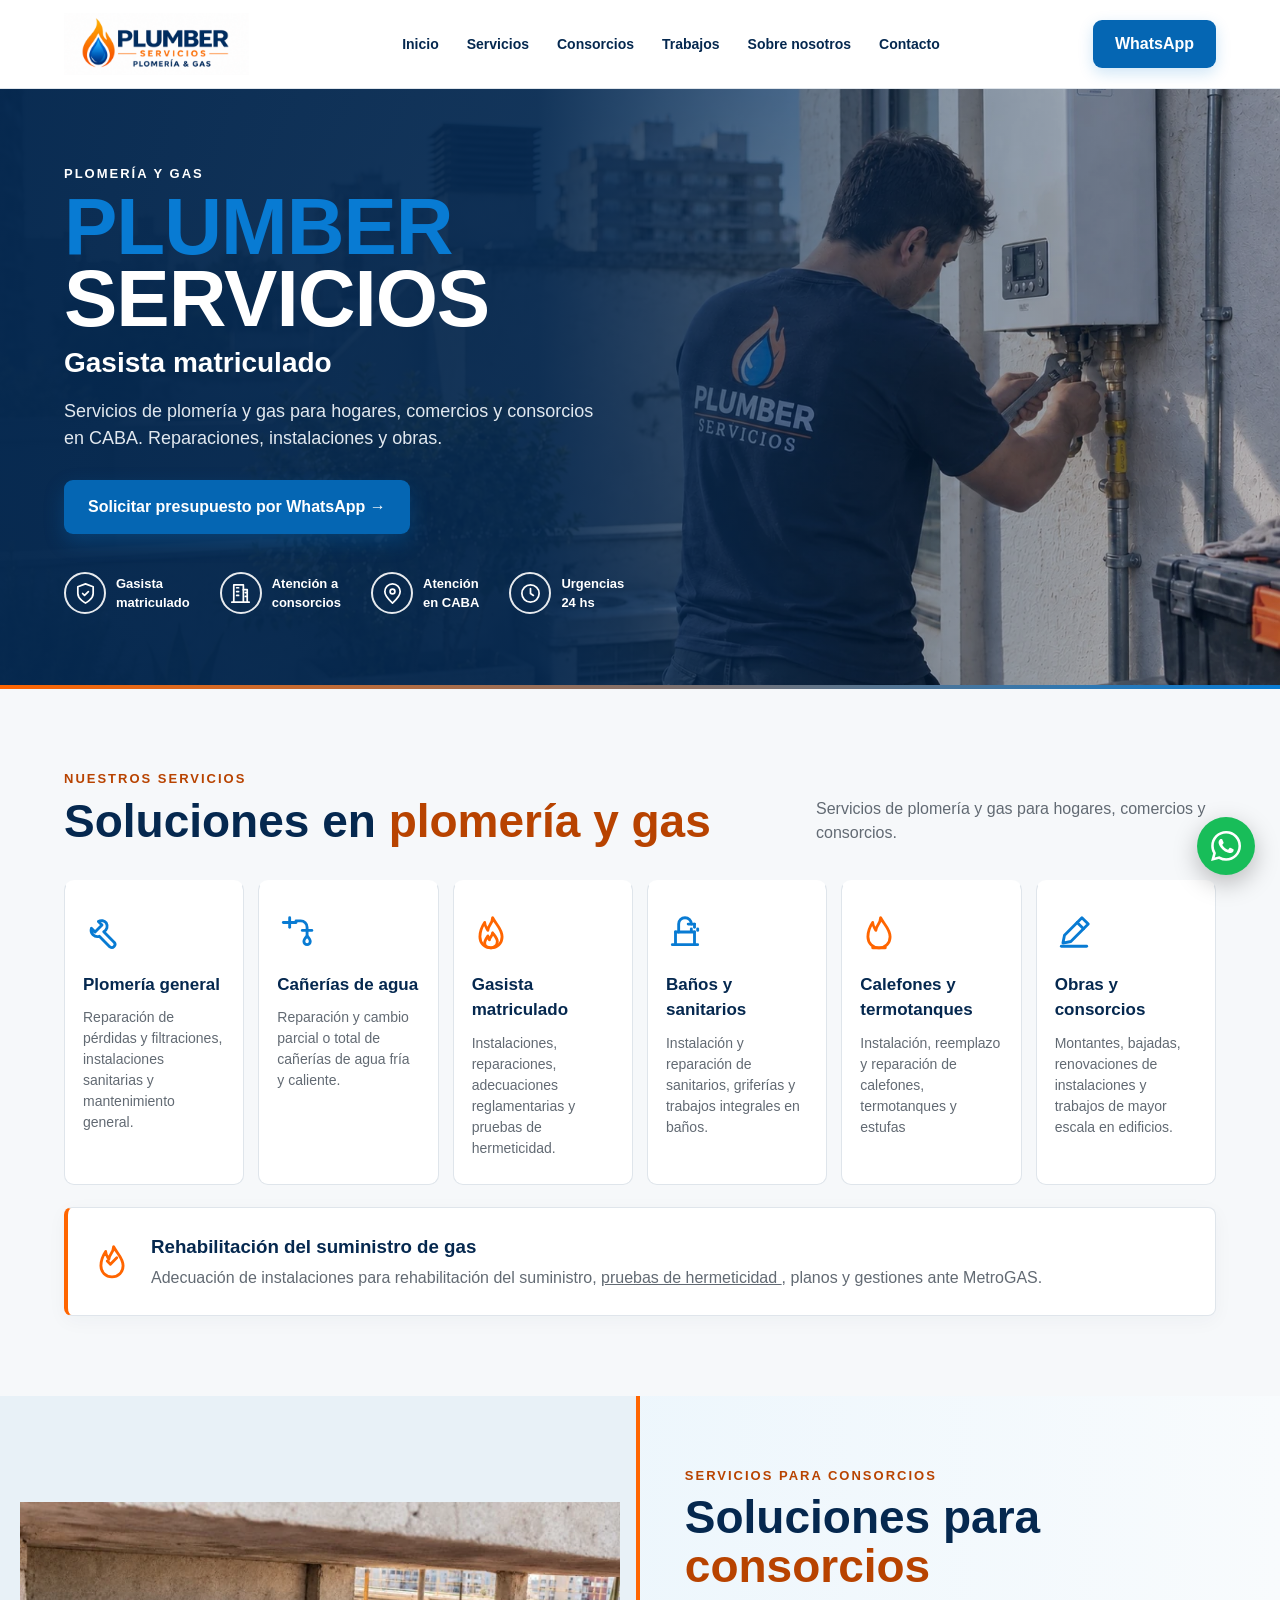
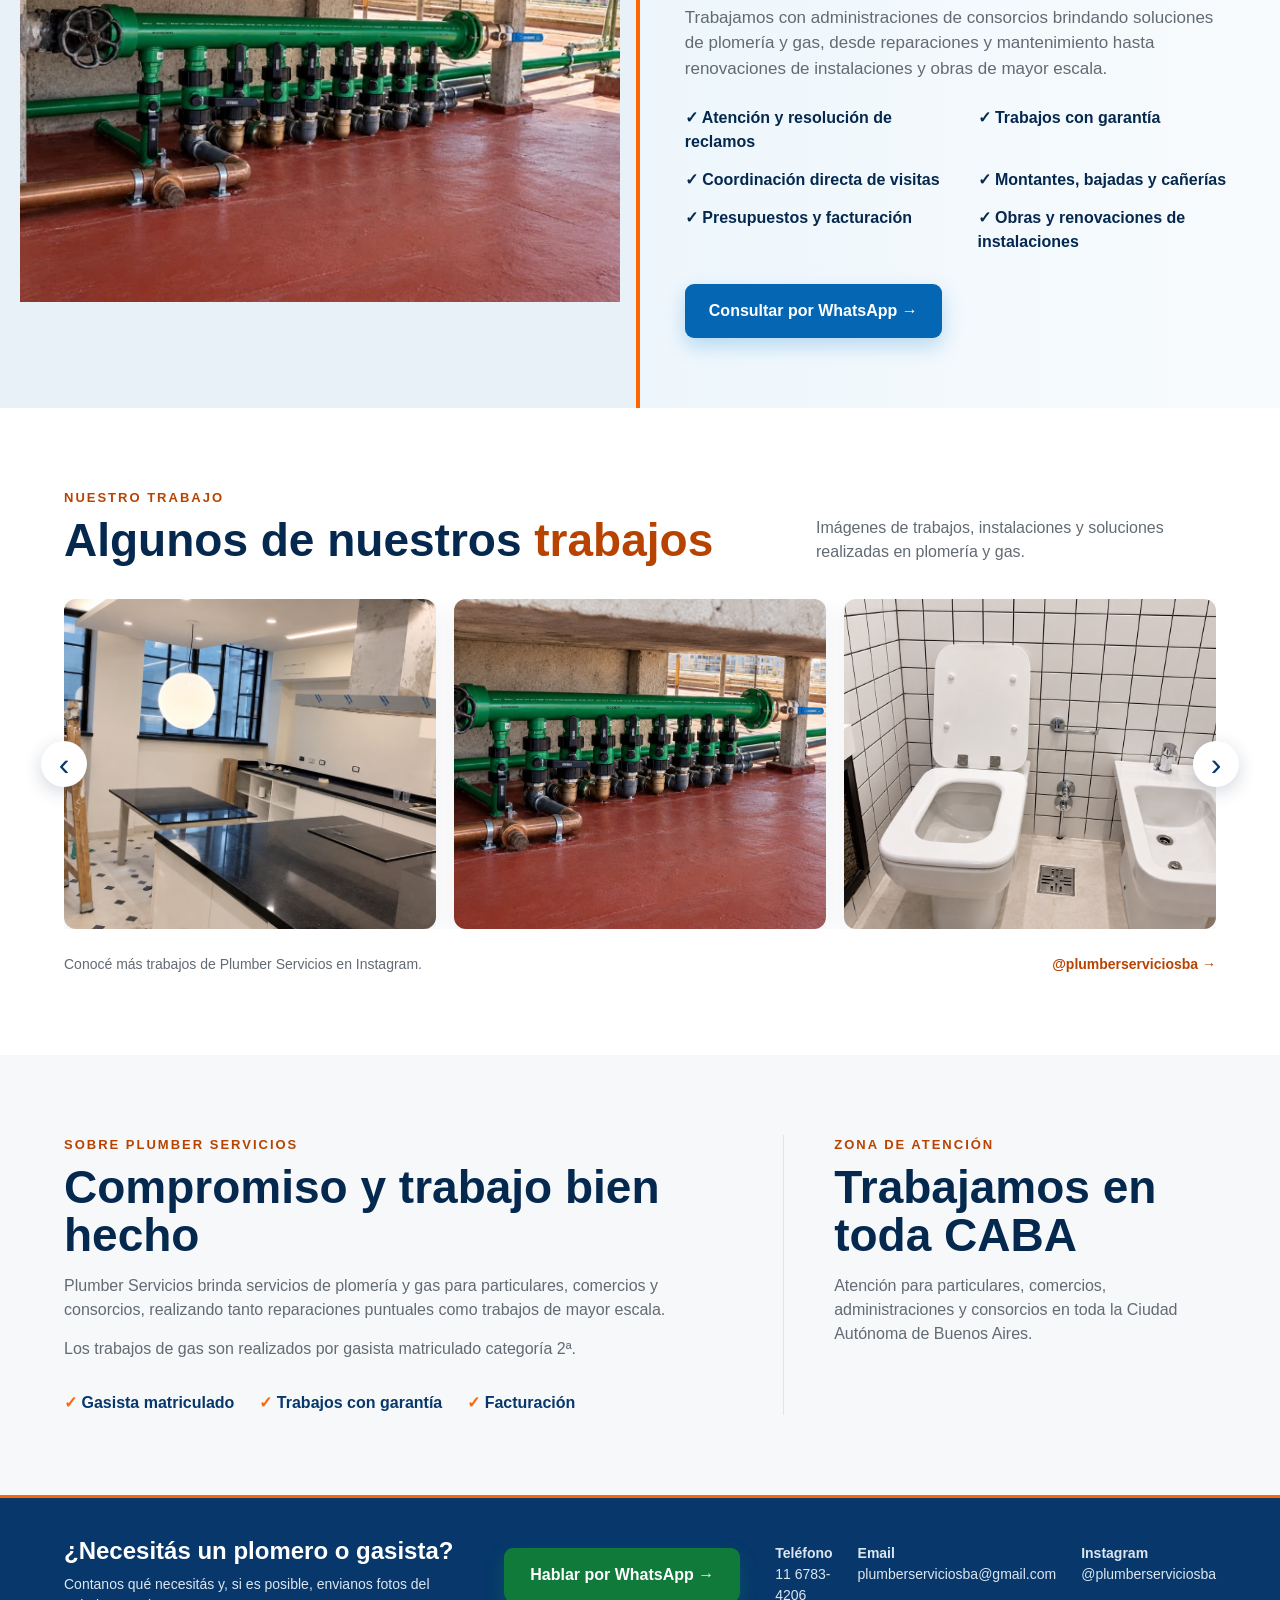
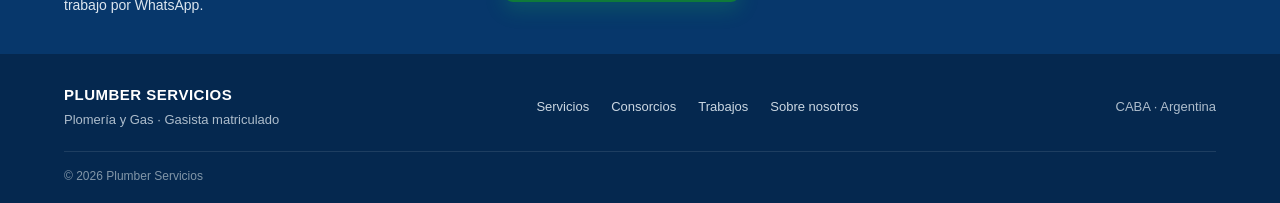
==== commit 719b964c: "Agrega landing de prueba de hermeticidad de gas" ====
--- a/index.html
+++ b/index.html
@@ -399,8 +399,11 @@
 
                         <p>
                             Adecuación de instalaciones para rehabilitación
-                            del suministro, pruebas de hermeticidad, planos
-                            y gestiones ante Metrogas.
+                            del suministro,
+                            <a href="/prueba-hermeticidad-gas/" style="text-decoration: underline;">
+                                pruebas de hermeticidad
+                            </a>,
+                            planos y gestiones ante MetroGAS.
                         </p>
 
                     </div>
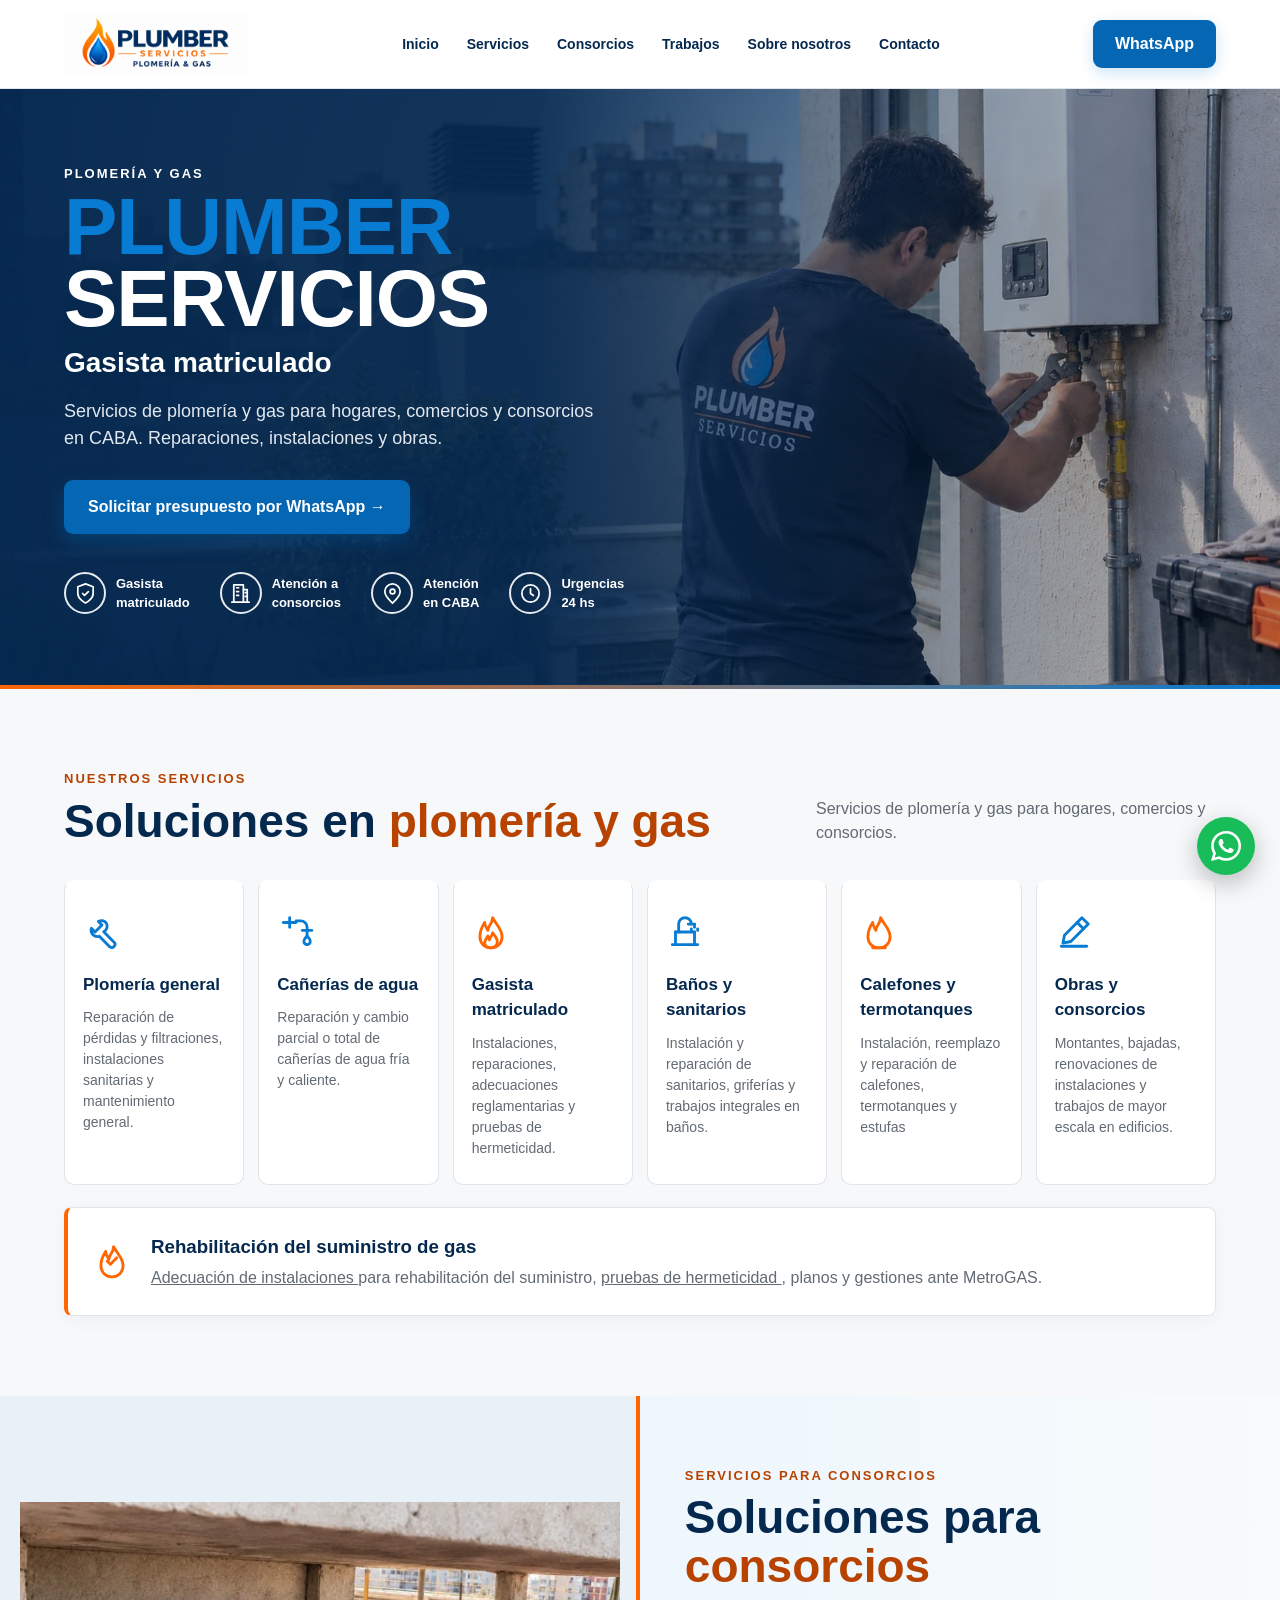
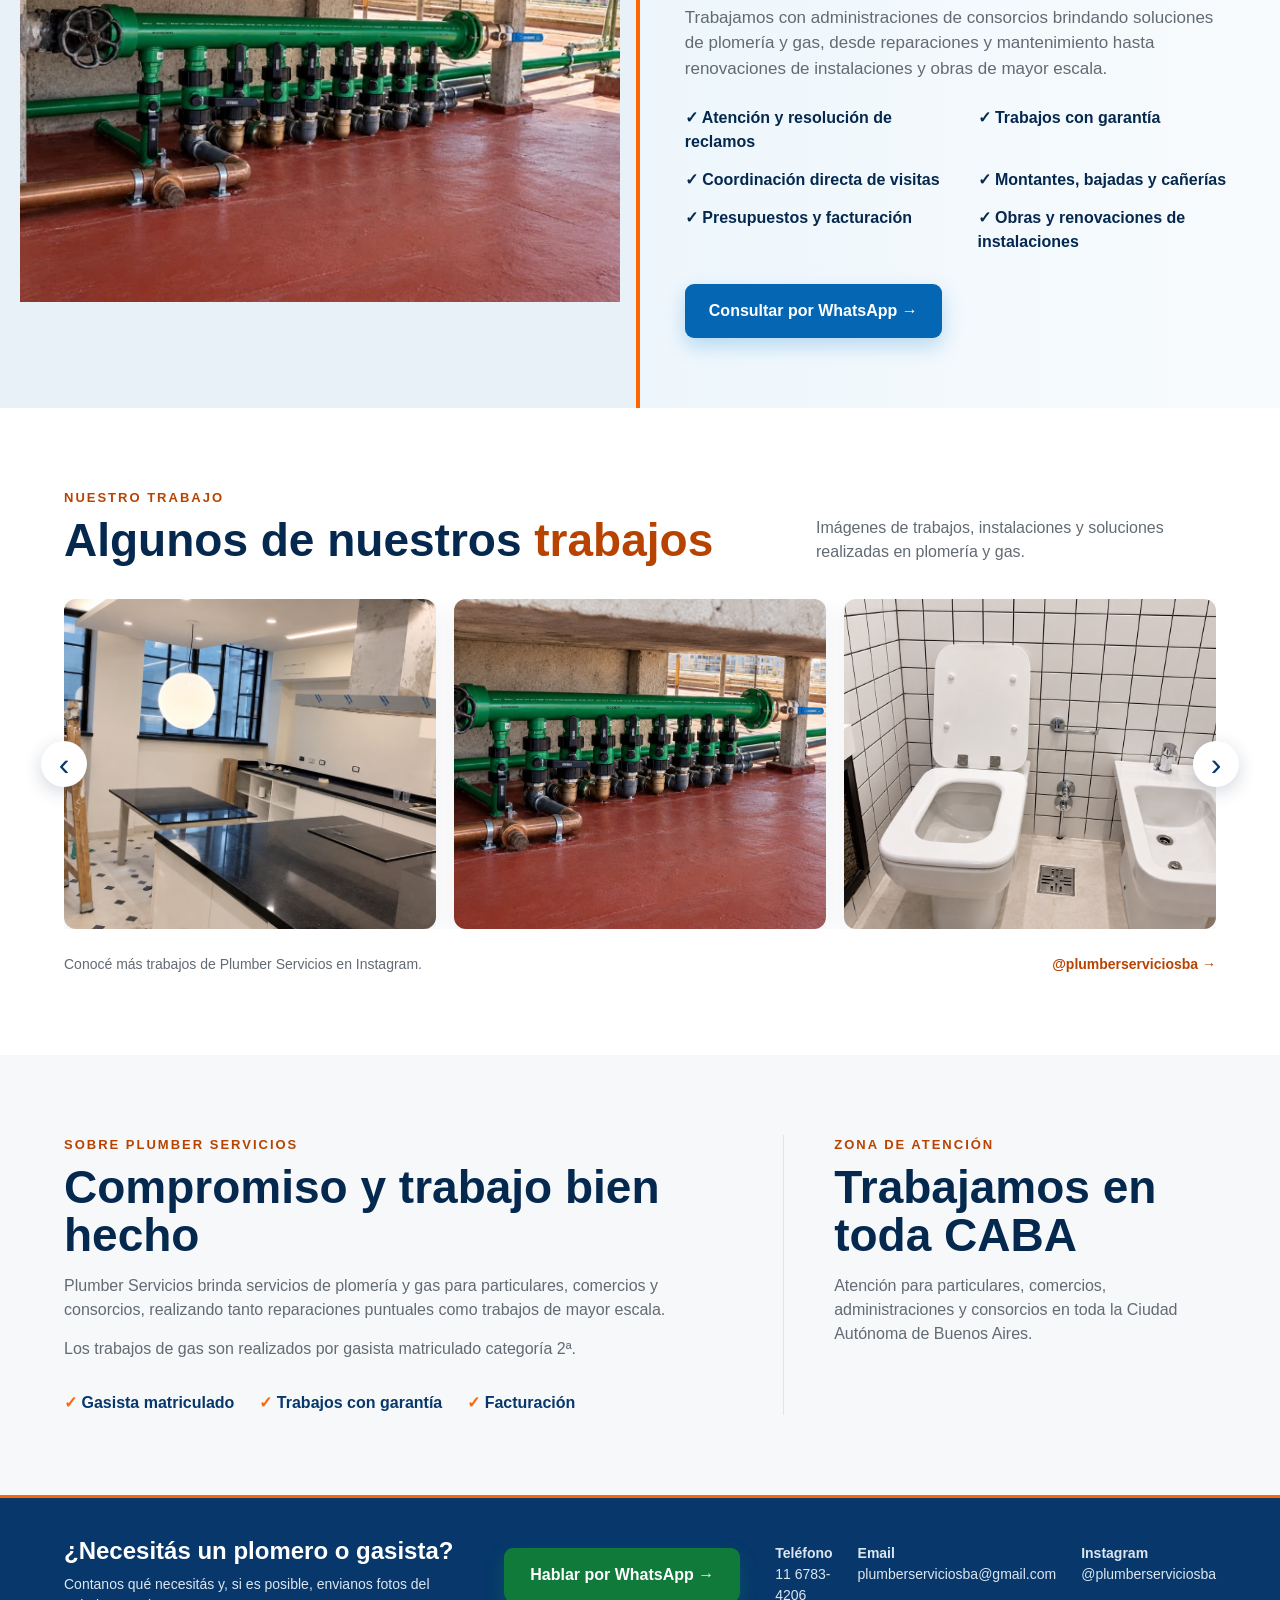
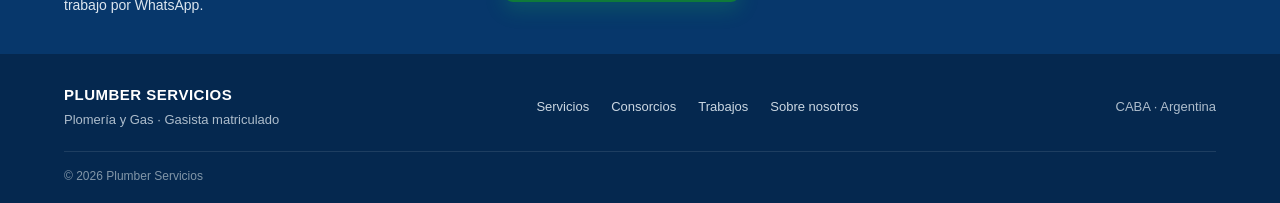
==== commit 3d75c63e: "Agrega landing de instalacion de gas y actualiza enlaces" ====
--- a/index.html
+++ b/index.html
@@ -398,8 +398,10 @@
                         </h3>
 
                         <p>
-                            Adecuación de instalaciones para rehabilitación
-                            del suministro,
+                            <a href="/instalacion-gas/" style="text-decoration: underline;">
+                                Adecuación de instalaciones
+                            </a>
+                            para rehabilitación del suministro,
                             <a href="/prueba-hermeticidad-gas/" style="text-decoration: underline;">
                                 pruebas de hermeticidad
                             </a>,
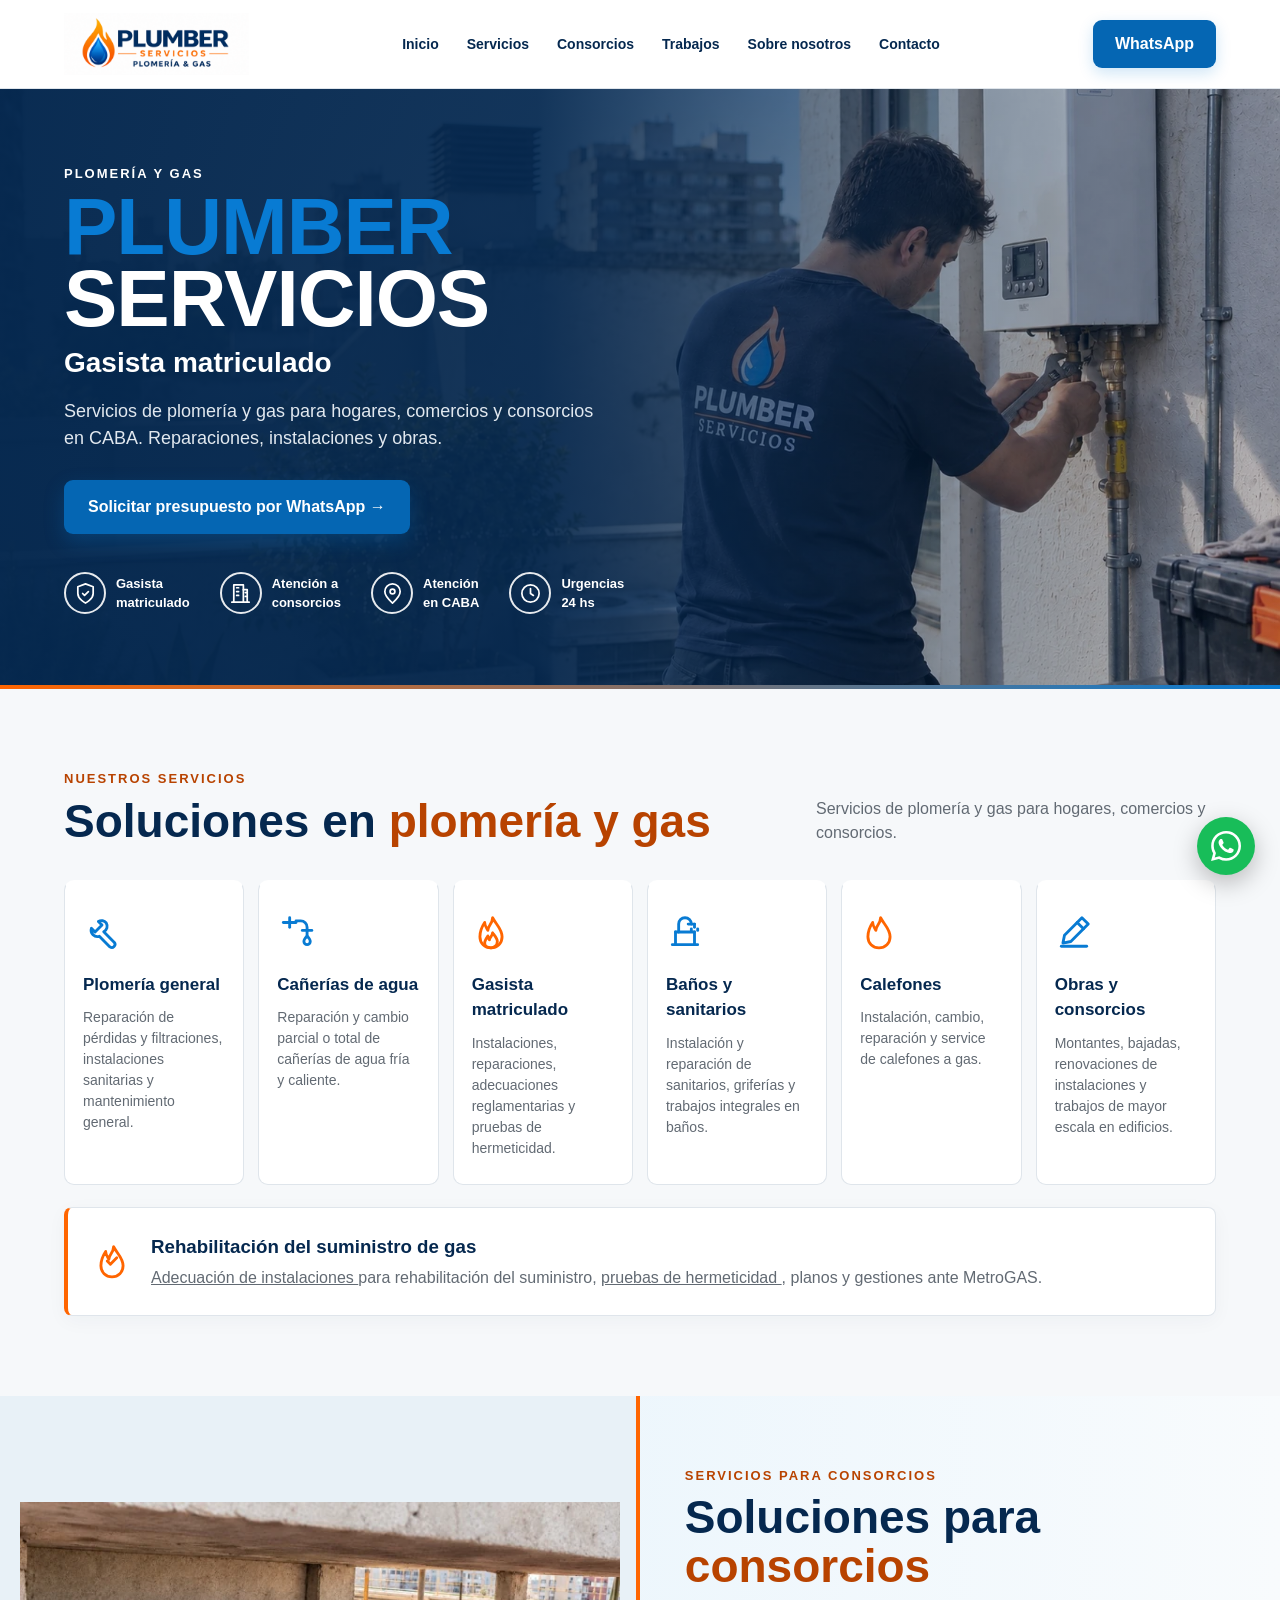
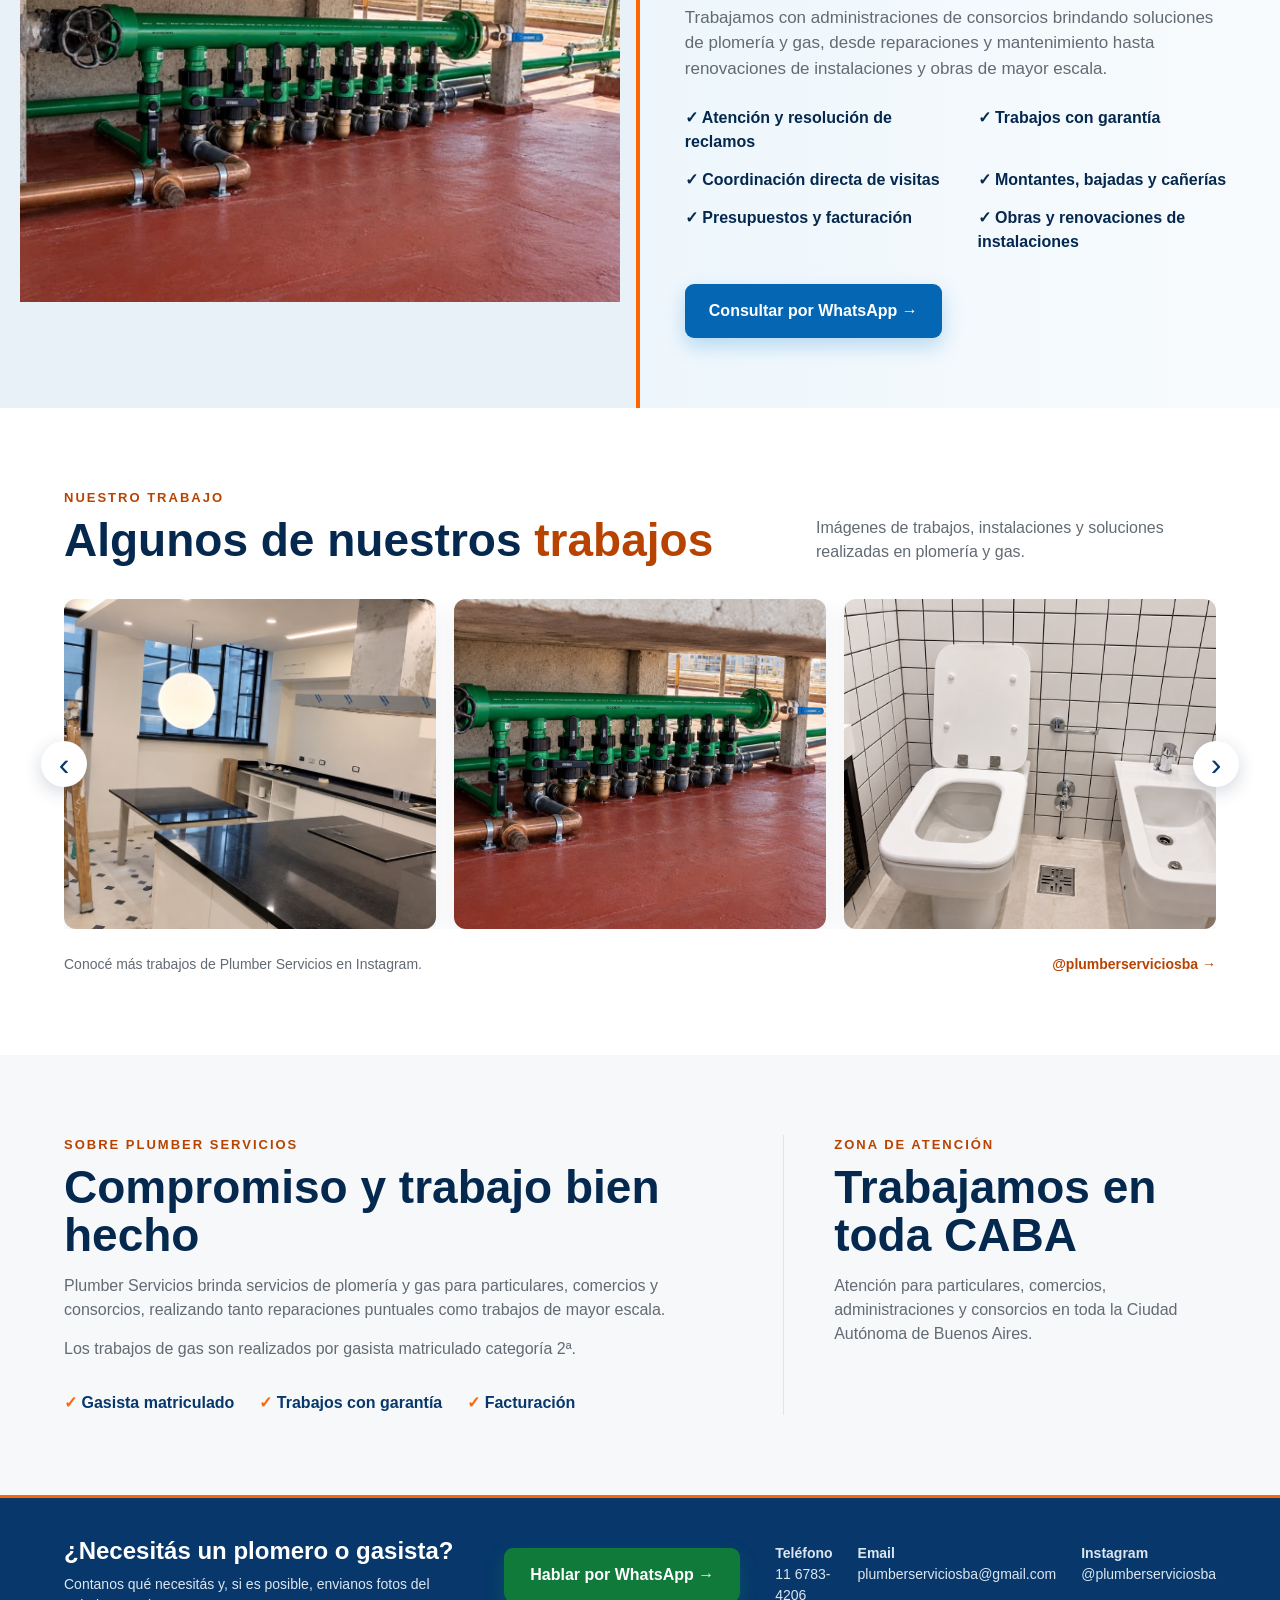
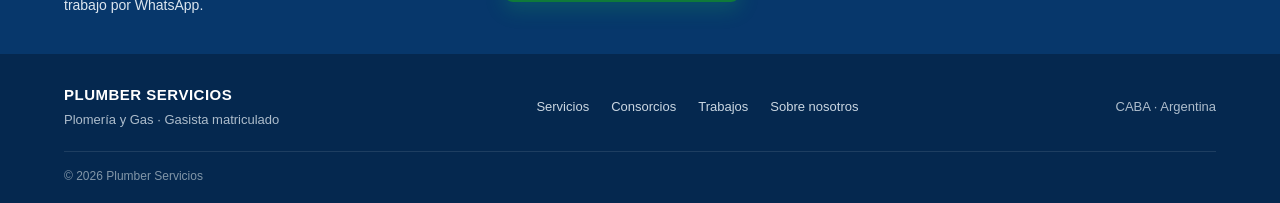
==== commit 1bd38096: "Agrega landing de calefones y actualiza enlaces" ====
--- a/index.html
+++ b/index.html
@@ -335,23 +335,17 @@
 
                     <!-- CALEFONES -->
 
-                    <article class="service-card">
-
+                    <a class="service-card service-card-link" href="/calefones/">
                         <div class="service-icon">
                             <svg class="icon-svg orange" viewBox="0 0 24 24">
                                 <path d="M12 22c4 0 7-3 7-7 0-5-4-8-6-12 0 4-3 5-3 8-1-2-2-3-2-5-2 3-3 6-3 9 0 4 3 7 7 7z"/>
-                                <path d="M8 22h8"/>
                             </svg>
                         </div>
-
-                        <h3>Calefones y termotanques</h3>
-
+                        <h3>Calefones</h3>
                         <p>
-                            Instalación, reemplazo y reparación de
-                            calefones, termotanques y estufas
+                            Instalación, cambio, reparación y service de calefones a gas.
                         </p>
-
-                    </article>
+                    </a>
 
 
                     <!-- OBRAS -->
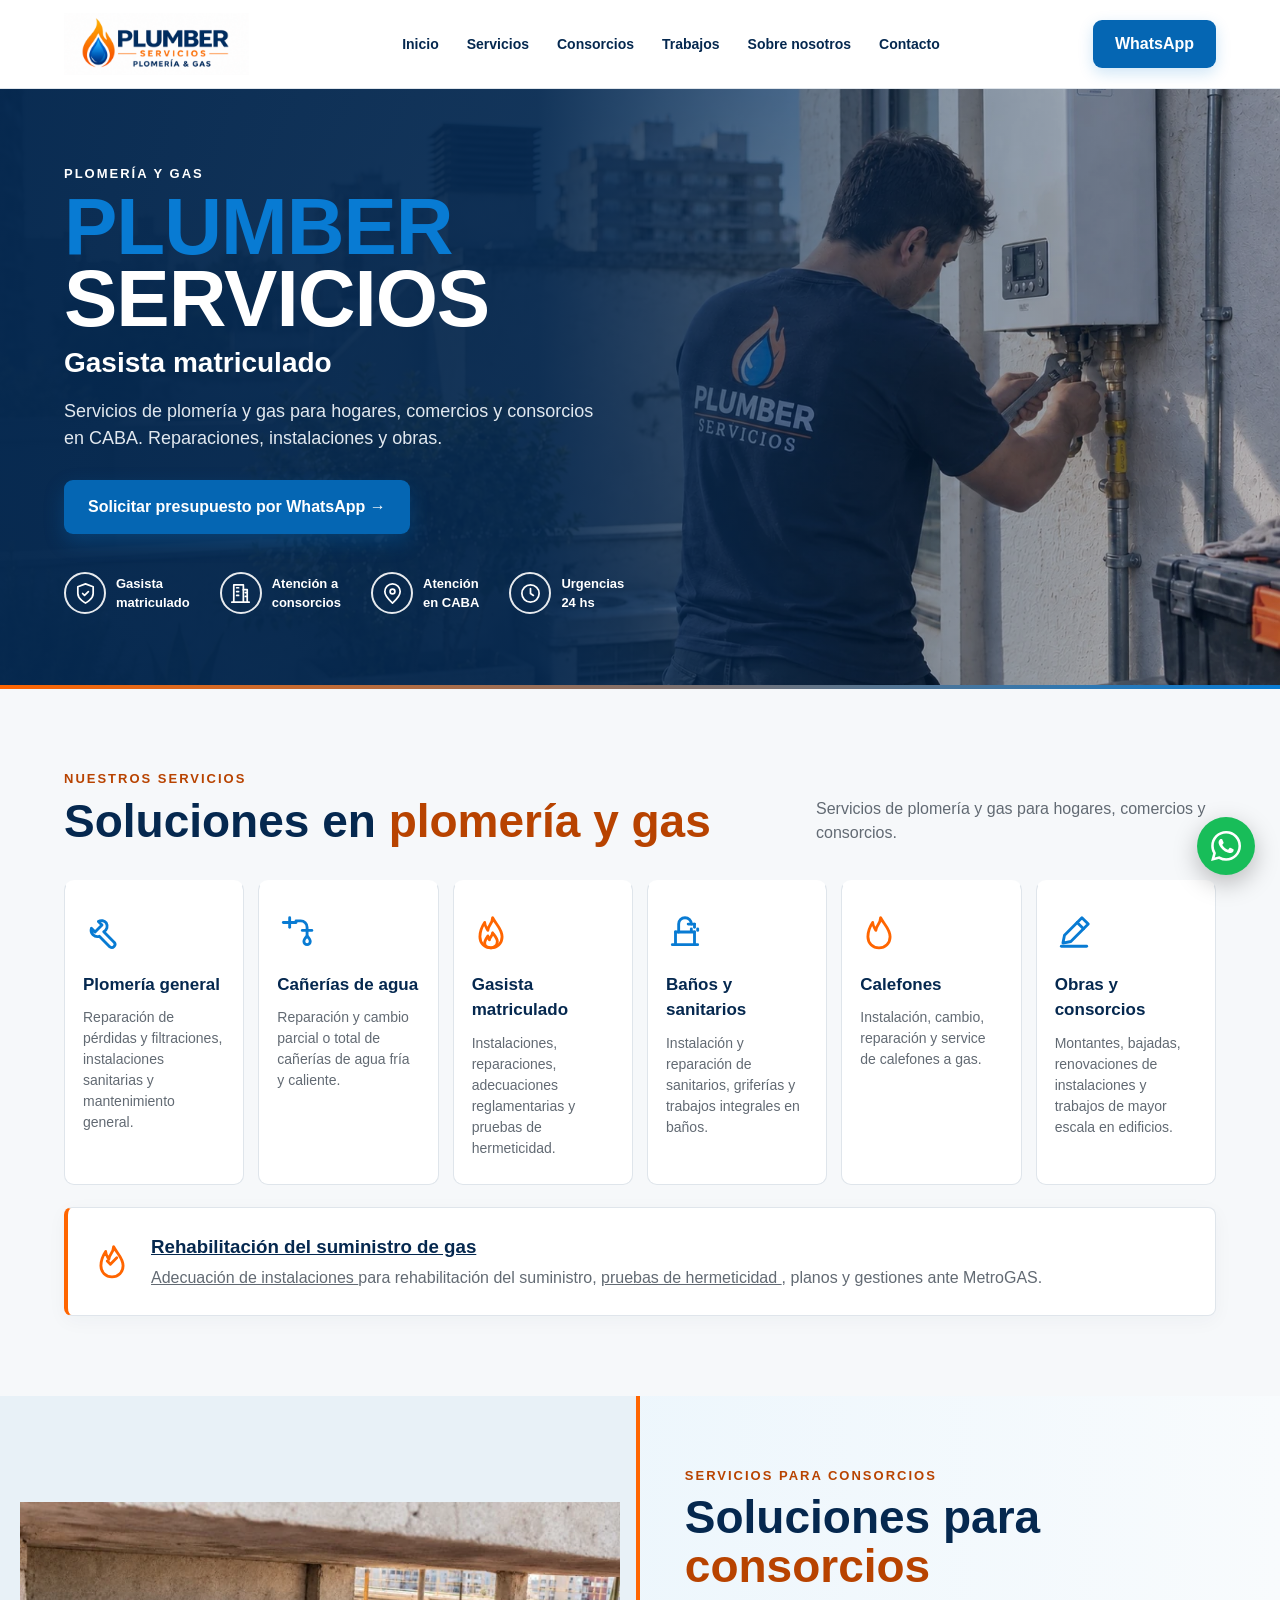
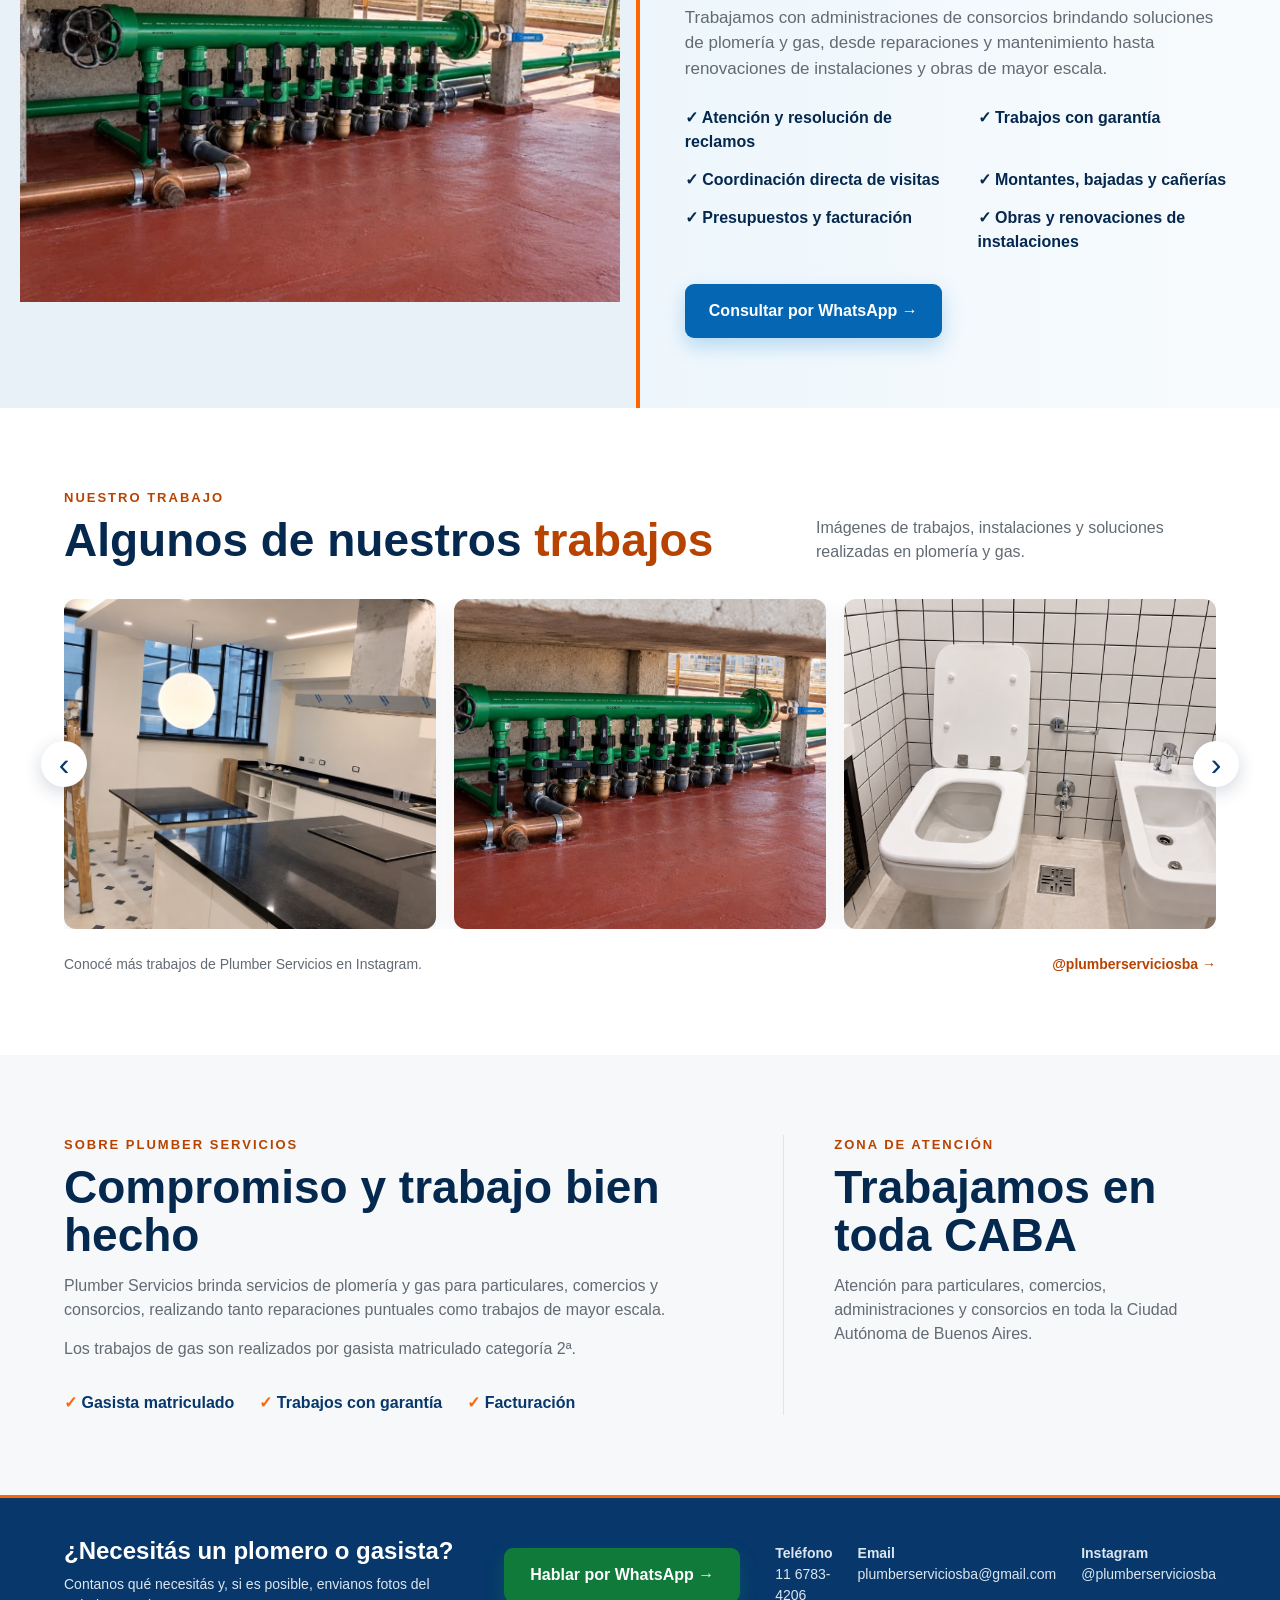
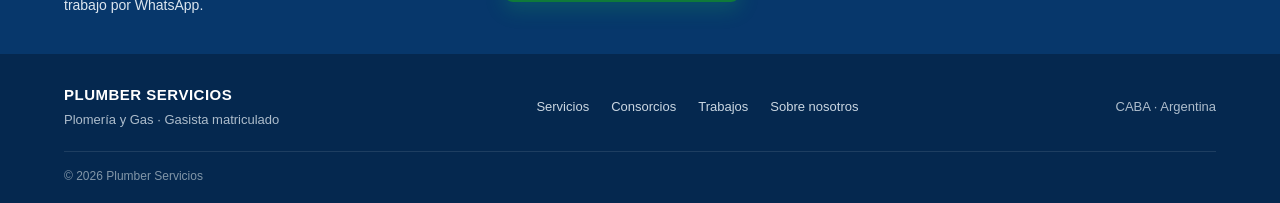
==== commit c2b9690e: "Agrega landing de rehabilitacion de gas y actualiza enlaces" ====
--- a/index.html
+++ b/index.html
@@ -388,7 +388,9 @@
                     <div>
 
                         <h3>
-                            Rehabilitación del suministro de gas
+                            <a href="/rehabilitacion-gas/" style="text-decoration: underline;">
+                                Rehabilitación del suministro de gas
+                            </a>
                         </h3>
 
                         <p>
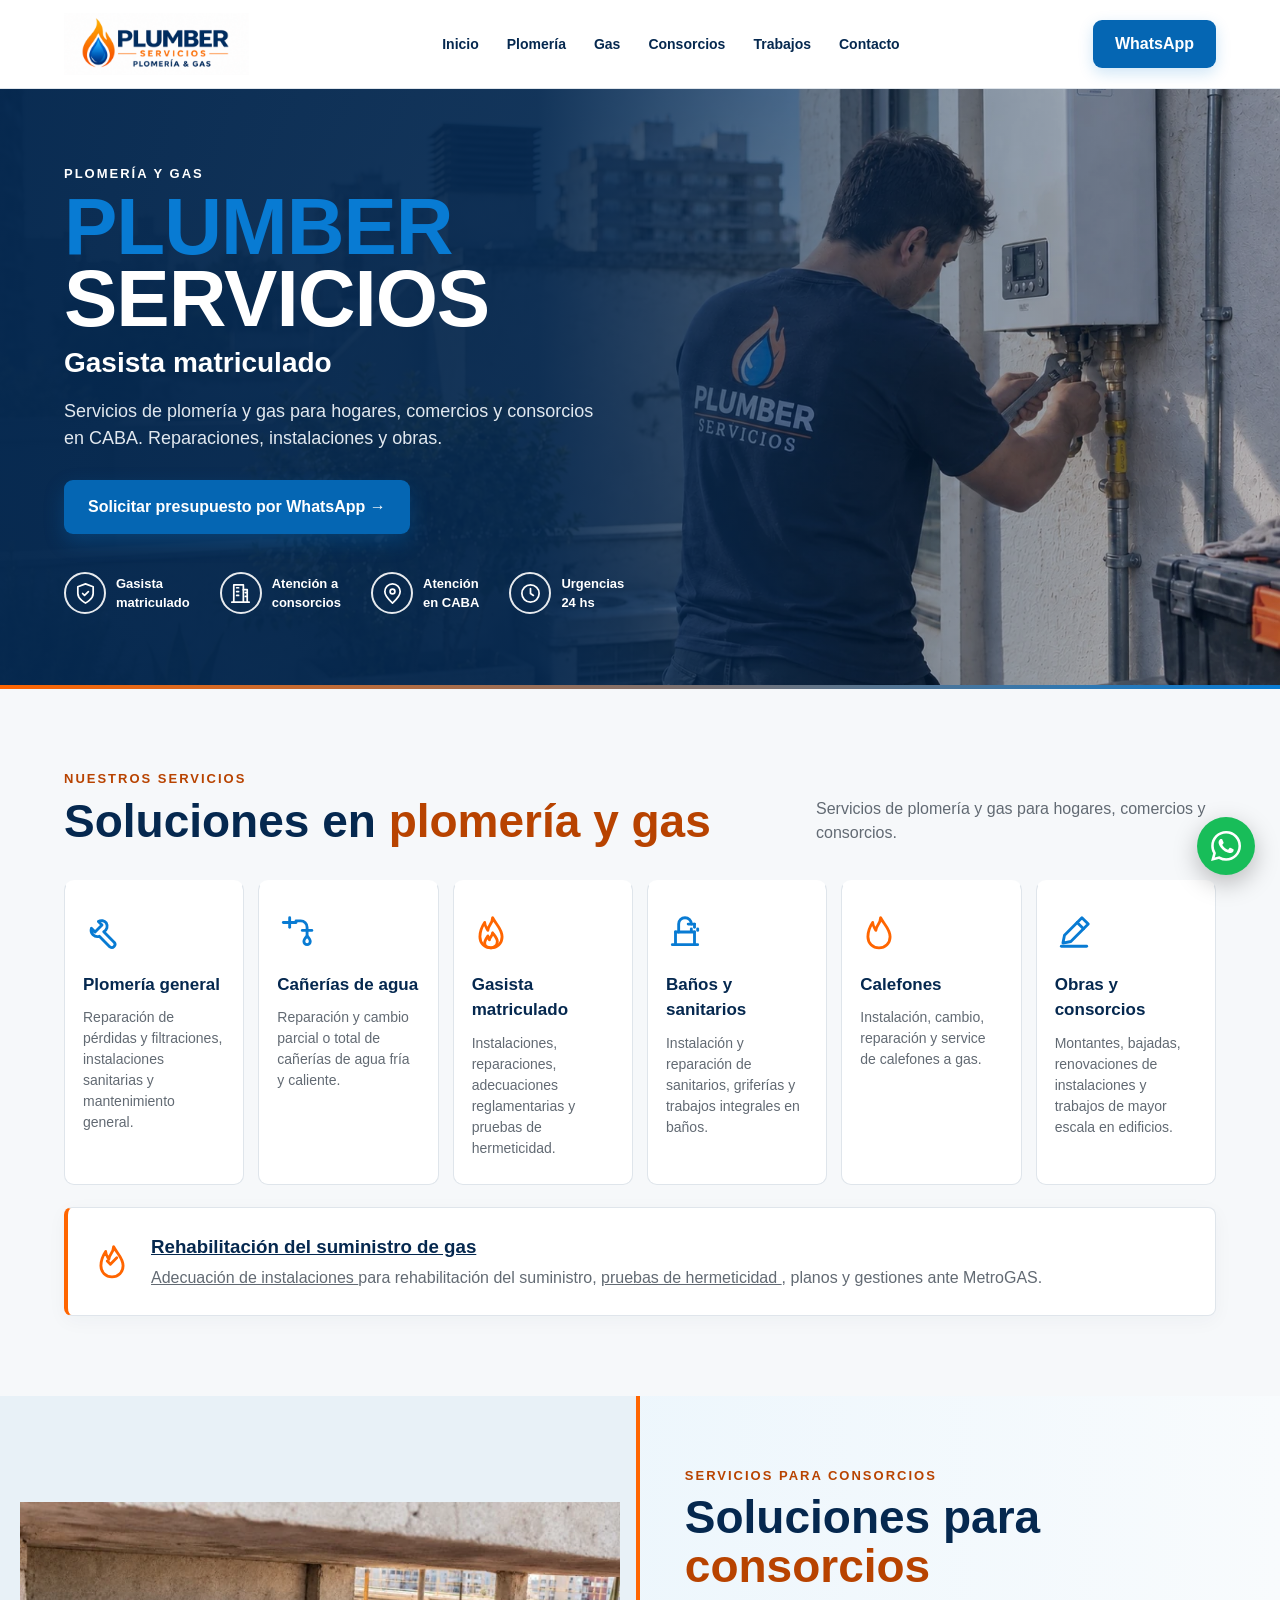
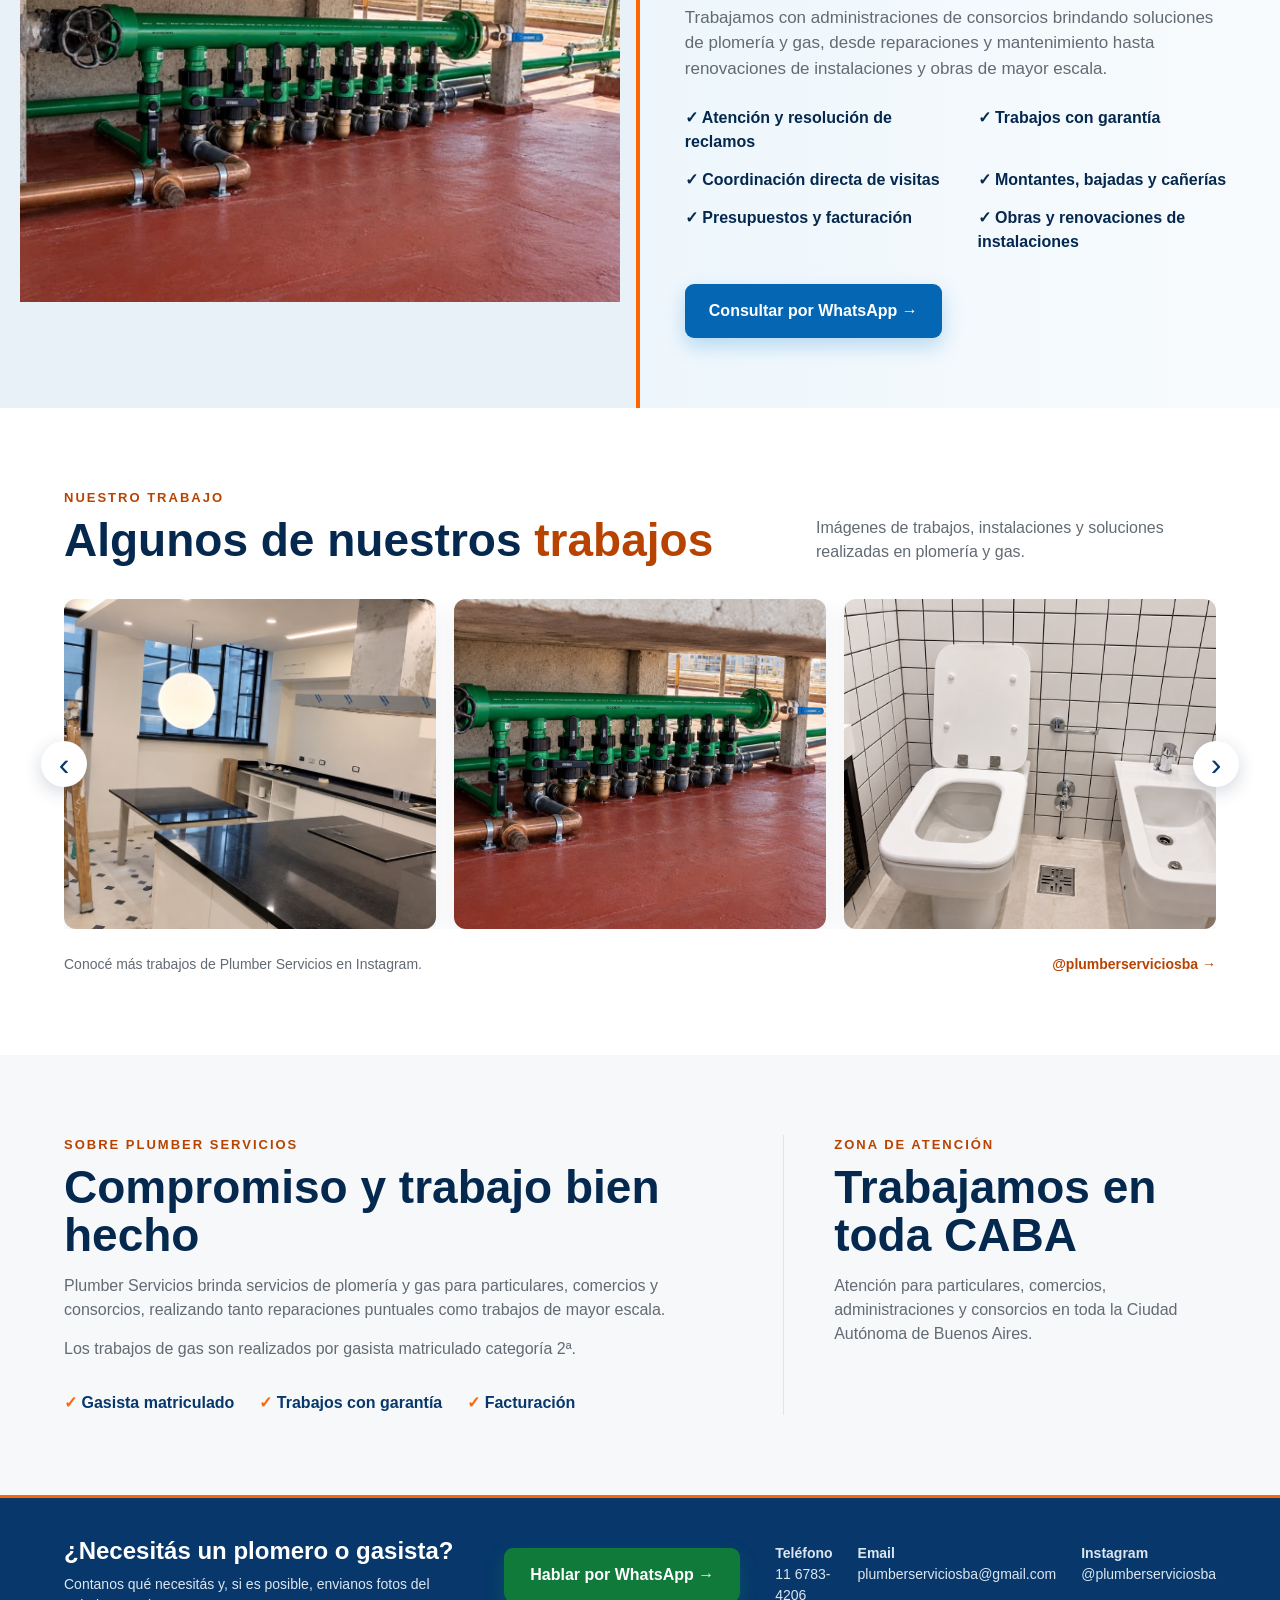
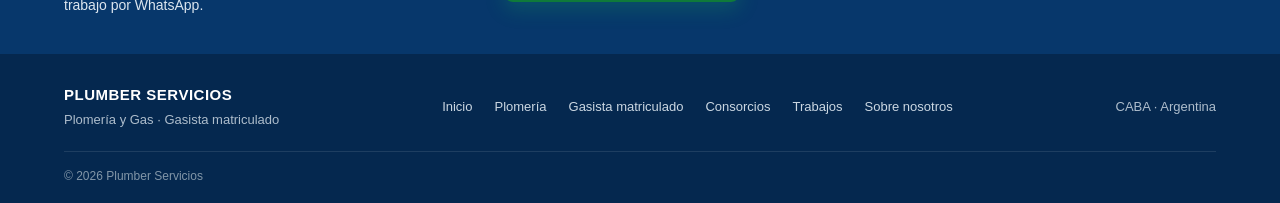
==== commit c2268f38: "Unifica navegacion y enlaces del footer" ====
--- a/index.html
+++ b/index.html
@@ -85,12 +85,12 @@
                 >
             </a>
 
-            <nav class="nav" id="nav">
-                <a href="#inicio">Inicio</a>
-                <a href="#servicios">Servicios</a>
-                <a href="#consorcios">Consorcios</a>
-                <a href="#trabajos">Trabajos</a>
-                <a href="#nosotros">Sobre nosotros</a>
+            <nav class="nav" id="nav" aria-label="Navegación principal">
+                <a href="/">Inicio</a>
+                <a href="/plomeria/">Plomería</a>
+                <a href="/gasista-matriculado/">Gas</a>
+                <a href="/consorcios/">Consorcios</a>
+                <a href="/#trabajos">Trabajos</a>
                 <a href="#contacto">Contacto</a>
             </nav>
 
@@ -448,8 +448,10 @@
                 </span>
 
                 <h2>
-                    Soluciones para
-                    <span>consorcios</span>
+                    <a href="/consorcios/">
+                        Soluciones para
+                        <span>consorcios</span>
+                    </a>
                 </h2>
 
                 <p class="consorcios-description">
@@ -813,12 +815,14 @@
                 <span>Plomería y Gas · Gasista matriculado</span>
             </div>
     
-            <div class="footer-links">
-                <a href="#servicios">Servicios</a>
-                <a href="#consorcios">Consorcios</a>
-                <a href="#trabajos">Trabajos</a>
-                <a href="#nosotros">Sobre nosotros</a>
-            </div>
+            <nav class="footer-links" aria-label="Enlaces del pie">
+                <a href="/">Inicio</a>
+                <a href="/plomeria/">Plomería</a>
+                <a href="/gasista-matriculado/">Gasista matriculado</a>
+                <a href="/consorcios/">Consorcios</a>
+                <a href="/#trabajos">Trabajos</a>
+                <a href="/#nosotros">Sobre nosotros</a>
+            </nav>
     
             <div class="footer-location">
                 CABA · Argentina
